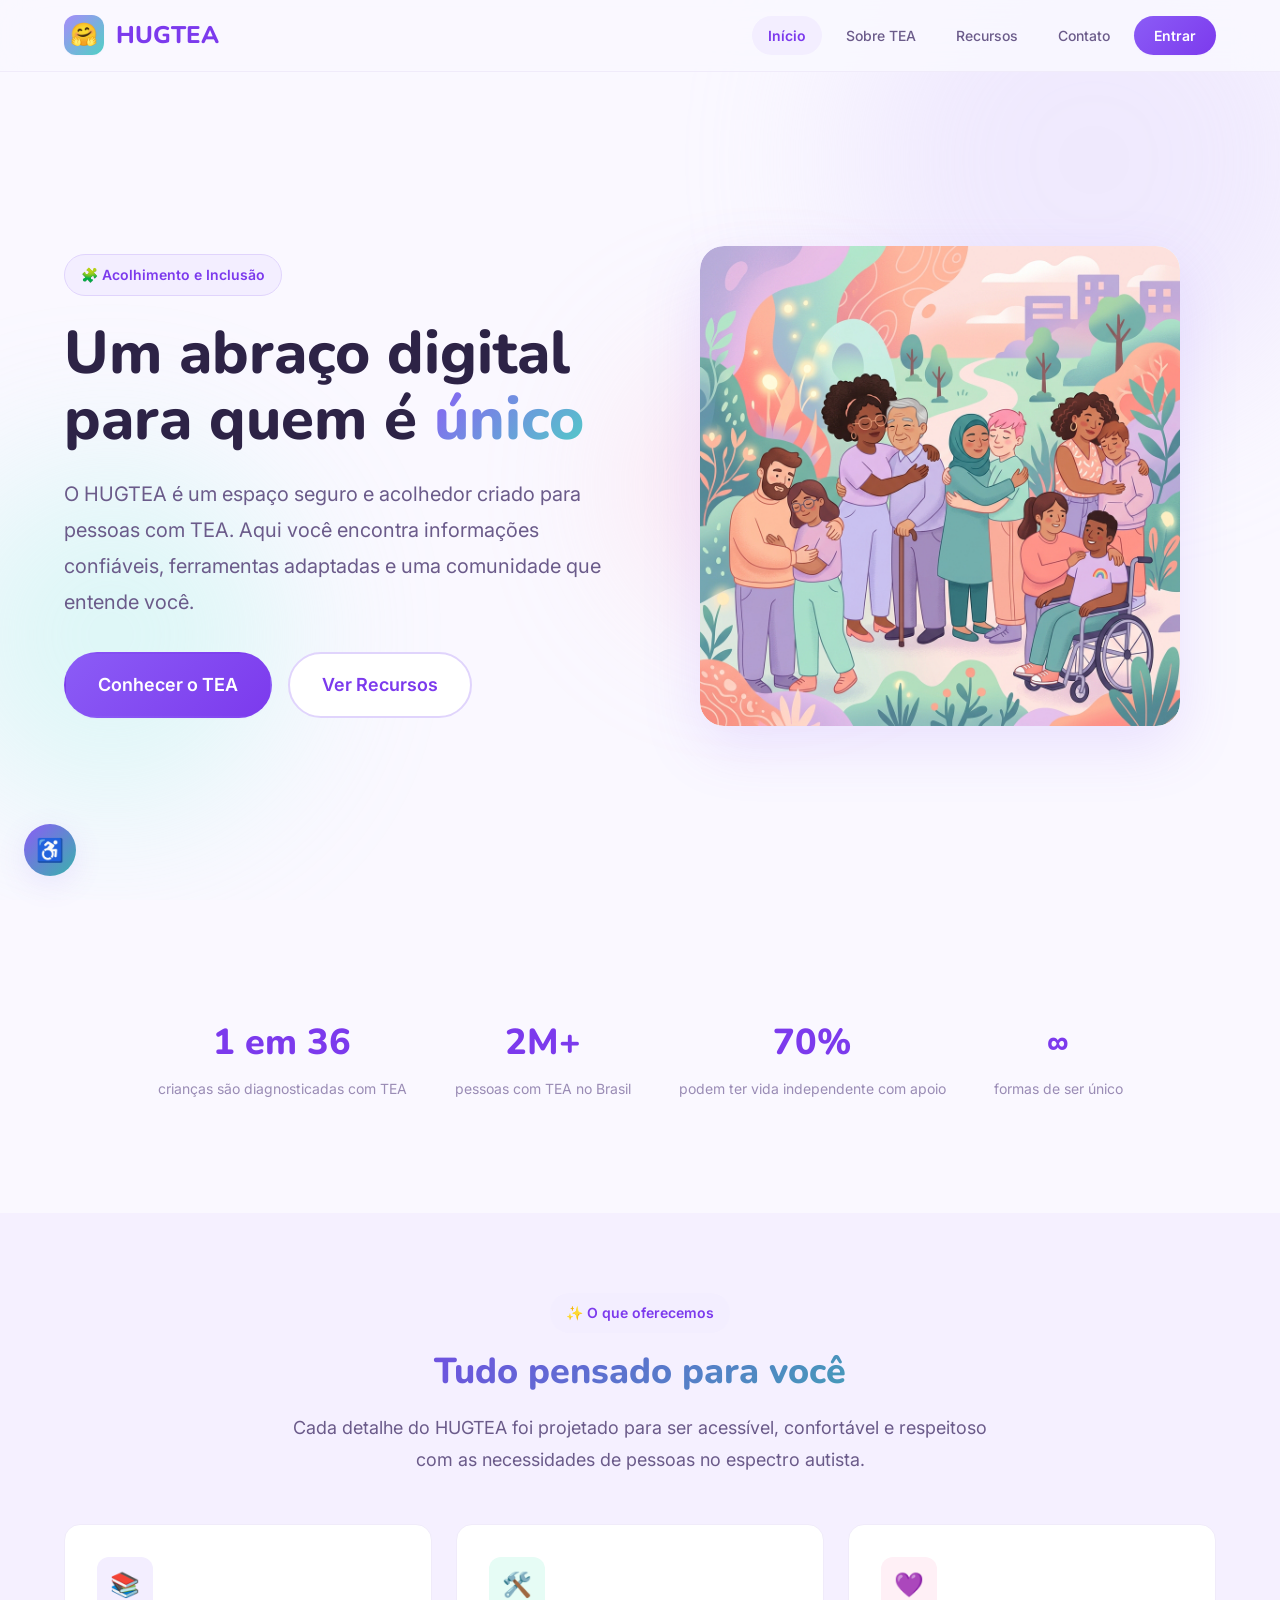
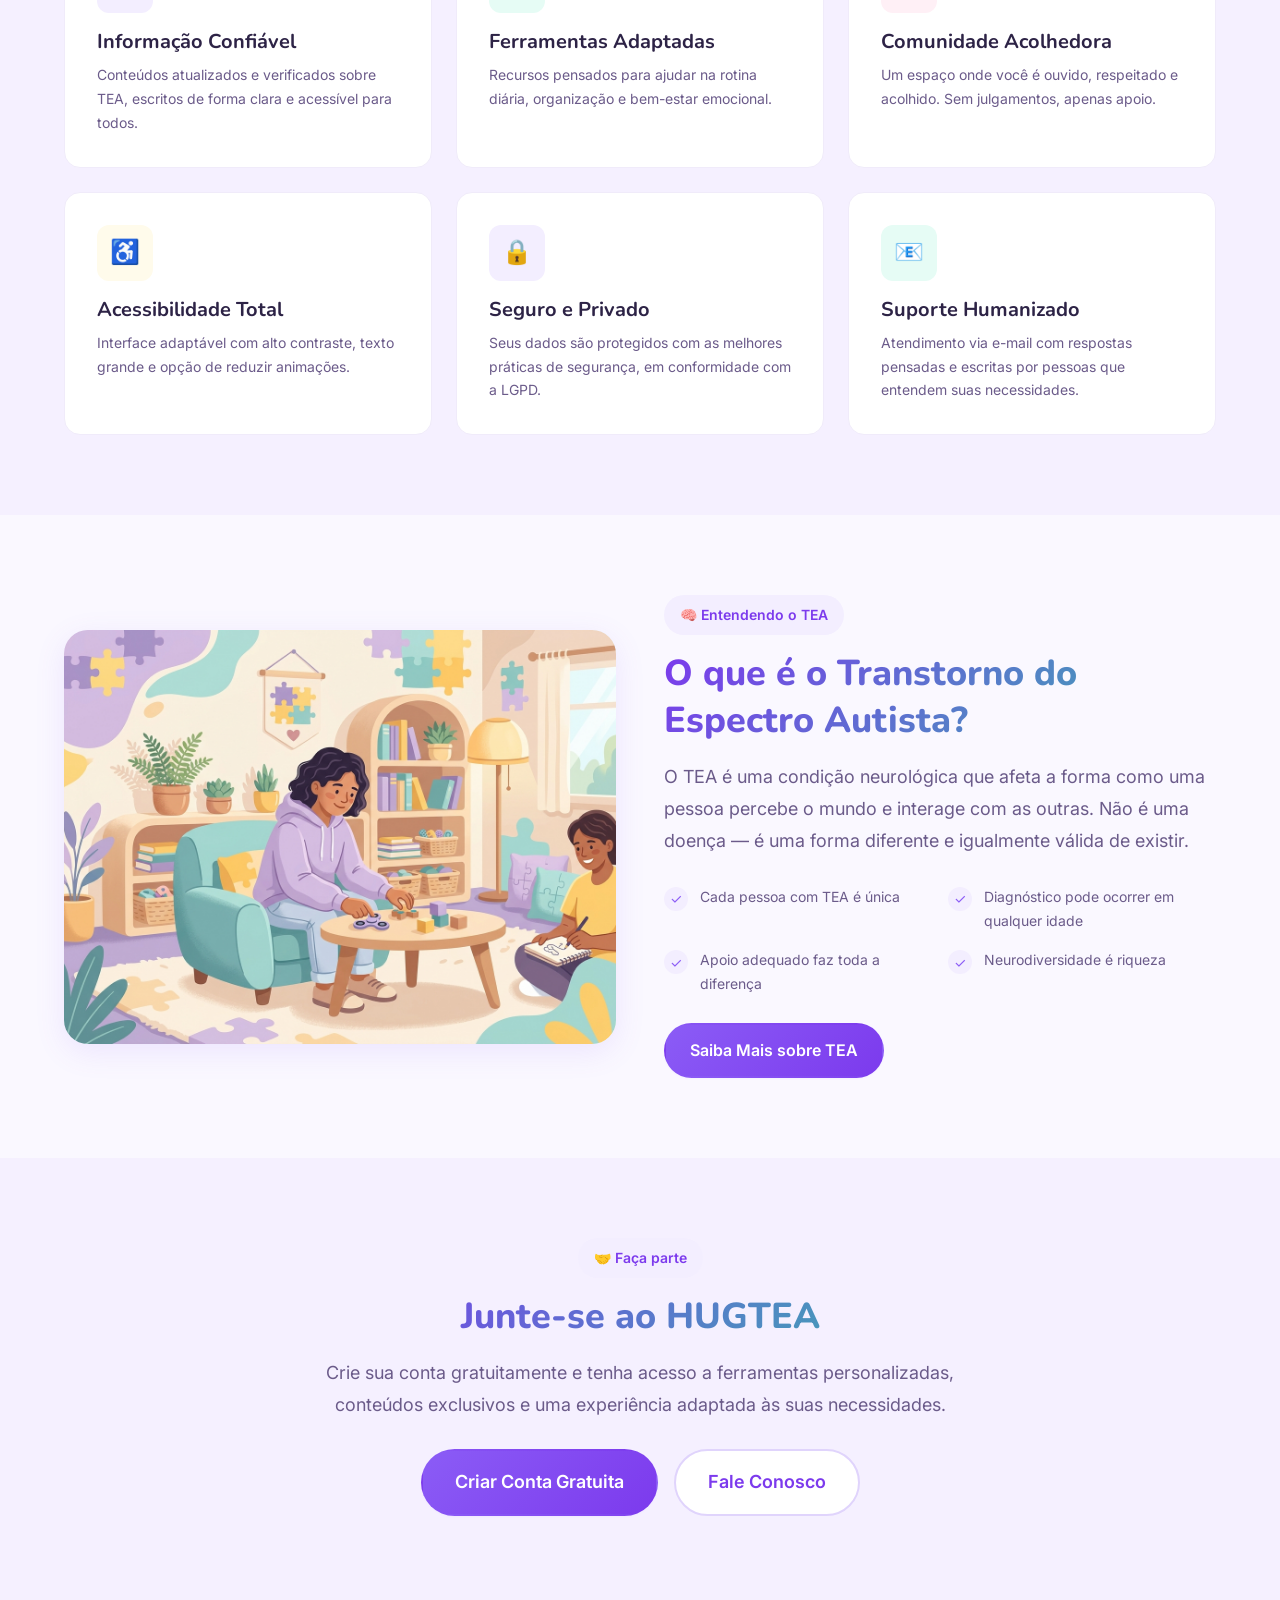
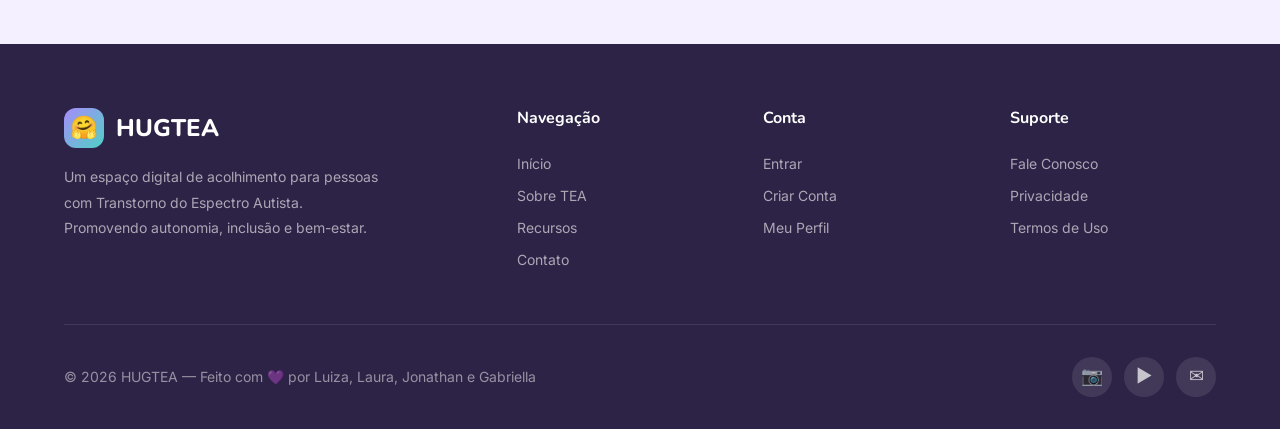
==== index.html @ 5beae47f "feat: add initial project structure and pages for HUGTEA web application" ====
<!DOCTYPE html>
<html lang="pt-BR">
<head>
  <meta charset="UTF-8">
  <meta name="viewport" content="width=device-width, initial-scale=1.0">
  <meta name="description" content="HUGTEA — Site de acolhimento para pessoas com TEA (Transtorno do Espectro Autista). Informação, recursos e comunidade para promover autonomia e inclusão.">
  <meta name="keywords" content="TEA, autismo, acolhimento, inclusão, neurodiversidade, recursos, comunidade">
  <meta name="author" content="Luiza Martins, Laura Alves, Jonathan Correa, Gabriella Ribeiro">
  <title>HUGTEA — Acolhimento e Inclusão para Pessoas com TEA</title>
  <link rel="stylesheet" href="css/style.css">
  <link rel="icon" href="data:image/svg+xml,<svg xmlns='http://www.w3.org/2000/svg' viewBox='0 0 100 100'><text y='.9em' font-size='90'>🤗</text></svg>">
</head>
<body>
  <!-- Loading Overlay -->
  <div class="loading-overlay" aria-hidden="true">
    <div class="loading-spinner"></div>
  </div>

  <!-- Skip Link (Acessibilidade) -->
  <a href="#main-content" class="skip-link">Pular para o conteúdo principal</a>

  <!-- ====== NAVBAR ====== -->
  <nav class="navbar" role="navigation" aria-label="Navegação principal">
    <div class="container">
      <a href="index.html" class="navbar__logo" aria-label="HUGTEA - Ir para página inicial">
        <div class="navbar__logo-icon">🤗</div>
        HUGTEA
      </a>

      <div class="navbar__links" id="nav-links" role="menubar">
        <a href="index.html" class="navbar__link active" role="menuitem">Início</a>
        <a href="sobre-tea.html" class="navbar__link" role="menuitem">Sobre TEA</a>
        <a href="recursos.html" class="navbar__link" role="menuitem">Recursos</a>
        <a href="contato.html" class="navbar__link" role="menuitem">Contato</a>
        <a href="login.html" class="navbar__cta" role="menuitem">Entrar</a>
      </div>

      <button class="navbar__hamburger" aria-label="Abrir menu de navegação" aria-expanded="false" aria-controls="nav-links">
        <span></span>
        <span></span>
        <span></span>
      </button>
    </div>
  </nav>

  <!-- ====== HERO ====== -->
  <main id="main-content">
    <section class="hero" aria-labelledby="hero-title">
      <div class="hero__bg" aria-hidden="true">
        <div class="hero__bg-shape hero__bg-shape--1"></div>
        <div class="hero__bg-shape hero__bg-shape--2"></div>
        <div class="hero__bg-shape hero__bg-shape--3"></div>
      </div>

      <div class="container">
        <div class="hero__content">
          <div class="hero__badge">🧩 Acolhimento e Inclusão</div>
          <h1 class="hero__title" id="hero-title">
            Um abraço digital para quem é <span>único</span>
          </h1>
          <p class="hero__description">
            O HUGTEA é um espaço seguro e acolhedor criado para pessoas com TEA.
            Aqui você encontra informações confiáveis, ferramentas adaptadas e uma
            comunidade que entende você.
          </p>
          <div class="hero__actions">
            <a href="sobre-tea.html" class="btn btn--primary btn--large">
              Conhecer o TEA
            </a>
            <a href="recursos.html" class="btn btn--secondary btn--large">
              Ver Recursos
            </a>
          </div>
        </div>

        <div class="hero__visual">
          <div class="hero__illustration">
            <img src="img/hero.jpg" alt="Ilustração de pessoas diversas se abraçando e se apoiando em uma comunidade acolhedora" loading="eager">
          </div>
        </div>
      </div>
    </section>

    <!-- ====== ESTATÍSTICAS ====== -->
    <section class="section" aria-label="Estatísticas sobre TEA">
      <div class="container">
        <div class="stats animate-on-scroll">
          <div class="stat">
            <div class="stat__number">1 em 36</div>
            <div class="stat__label">crianças são diagnosticadas com TEA</div>
          </div>
          <div class="stat">
            <div class="stat__number">2M+</div>
            <div class="stat__label">pessoas com TEA no Brasil</div>
          </div>
          <div class="stat">
            <div class="stat__number">70%</div>
            <div class="stat__label">podem ter vida independente com apoio</div>
          </div>
          <div class="stat">
            <div class="stat__number">∞</div>
            <div class="stat__label">formas de ser único</div>
          </div>
        </div>
      </div>
    </section>

    <!-- ====== O QUE FAZEMOS ====== -->
    <section class="section section--alt" aria-labelledby="features-title">
      <div class="container">
        <div class="section__header animate-on-scroll">
          <div class="section__badge">✨ O que oferecemos</div>
          <h2 class="section__title" id="features-title">Tudo pensado para você</h2>
          <p class="section__subtitle">
            Cada detalhe do HUGTEA foi projetado para ser acessível, confortável e
            respeitoso com as necessidades de pessoas no espectro autista.
          </p>
        </div>

        <div class="grid grid--3">
          <div class="card animate-on-scroll">
            <div class="card__icon card__icon--purple">📚</div>
            <h3 class="card__title">Informação Confiável</h3>
            <p class="card__text">
              Conteúdos atualizados e verificados sobre TEA, escritos de forma clara
              e acessível para todos.
            </p>
          </div>

          <div class="card animate-on-scroll">
            <div class="card__icon card__icon--teal">🛠️</div>
            <h3 class="card__title">Ferramentas Adaptadas</h3>
            <p class="card__text">
              Recursos pensados para ajudar na rotina diária, organização e bem-estar
              emocional.
            </p>
          </div>

          <div class="card animate-on-scroll">
            <div class="card__icon card__icon--pink">💜</div>
            <h3 class="card__title">Comunidade Acolhedora</h3>
            <p class="card__text">
              Um espaço onde você é ouvido, respeitado e acolhido. Sem julgamentos,
              apenas apoio.
            </p>
          </div>

          <div class="card animate-on-scroll">
            <div class="card__icon card__icon--warm">♿</div>
            <h3 class="card__title">Acessibilidade Total</h3>
            <p class="card__text">
              Interface adaptável com alto contraste, texto grande e opção de reduzir
              animações.
            </p>
          </div>

          <div class="card animate-on-scroll">
            <div class="card__icon card__icon--purple">🔒</div>
            <h3 class="card__title">Seguro e Privado</h3>
            <p class="card__text">
              Seus dados são protegidos com as melhores práticas de segurança, em
              conformidade com a LGPD.
            </p>
          </div>

          <div class="card animate-on-scroll">
            <div class="card__icon card__icon--teal">📧</div>
            <h3 class="card__title">Suporte Humanizado</h3>
            <p class="card__text">
              Atendimento via e-mail com respostas pensadas e escritas por pessoas
              que entendem suas necessidades.
            </p>
          </div>
        </div>
      </div>
    </section>

    <!-- ====== SOBRE NÓS (preview) ====== -->
    <section class="section" aria-labelledby="about-title">
      <div class="container">
        <div class="info-block animate-on-scroll">
          <div class="info-block__image">
            <img src="img/about-tea.jpg" alt="Ilustração de ambiente sensorial acolhedor com pessoas em atividades calmas">
          </div>
          <div>
            <div class="section__badge">🧠 Entendendo o TEA</div>
            <h2 class="section__title" id="about-title" style="text-align:left;">
              O que é o Transtorno do Espectro Autista?
            </h2>
            <p class="section__subtitle" style="text-align:left;">
              O TEA é uma condição neurológica que afeta a forma como uma pessoa percebe
              o mundo e interage com as outras. Não é uma doença — é uma forma diferente
              e igualmente válida de existir.
            </p>
            <br>
            <div class="feature-list">
              <div class="feature-item">
                <div class="feature-item__icon">✓</div>
                <span class="feature-item__text">Cada pessoa com TEA é única</span>
              </div>
              <div class="feature-item">
                <div class="feature-item__icon">✓</div>
                <span class="feature-item__text">Diagnóstico pode ocorrer em qualquer idade</span>
              </div>
              <div class="feature-item">
                <div class="feature-item__icon">✓</div>
                <span class="feature-item__text">Apoio adequado faz toda a diferença</span>
              </div>
              <div class="feature-item">
                <div class="feature-item__icon">✓</div>
                <span class="feature-item__text">Neurodiversidade é riqueza</span>
              </div>
            </div>
            <br>
            <a href="sobre-tea.html" class="btn btn--primary">Saiba Mais sobre TEA</a>
          </div>
        </div>
      </div>
    </section>

    <!-- ====== CTA ====== -->
    <section class="section section--alt" aria-labelledby="cta-title">
      <div class="container">
        <div class="section__header animate-on-scroll">
          <div class="section__badge">🤝 Faça parte</div>
          <h2 class="section__title" id="cta-title">Junte-se ao HUGTEA</h2>
          <p class="section__subtitle">
            Crie sua conta gratuitamente e tenha acesso a ferramentas personalizadas,
            conteúdos exclusivos e uma experiência adaptada às suas necessidades.
          </p>
          <br>
          <div style="display:flex;gap:1rem;justify-content:center;flex-wrap:wrap;">
            <a href="cadastro.html" class="btn btn--primary btn--large">Criar Conta Gratuita</a>
            <a href="contato.html" class="btn btn--secondary btn--large">Fale Conosco</a>
          </div>
        </div>
      </div>
    </section>
  </main>

  <!-- ====== FOOTER ====== -->
  <footer class="footer" role="contentinfo">
    <div class="container">
      <div class="footer__grid">
        <div>
          <a href="index.html" class="navbar__logo" style="color: white;">
            <div class="navbar__logo-icon">🤗</div>
            HUGTEA
          </a>
          <p class="footer__brand-text">
            Um espaço digital de acolhimento para pessoas com Transtorno do
            Espectro Autista. Promovendo autonomia, inclusão e bem-estar.
          </p>
        </div>

        <div>
          <h3 class="footer__title">Navegação</h3>
          <a href="index.html" class="footer__link">Início</a>
          <a href="sobre-tea.html" class="footer__link">Sobre TEA</a>
          <a href="recursos.html" class="footer__link">Recursos</a>
          <a href="contato.html" class="footer__link">Contato</a>
        </div>

        <div>
          <h3 class="footer__title">Conta</h3>
          <a href="login.html" class="footer__link">Entrar</a>
          <a href="cadastro.html" class="footer__link">Criar Conta</a>
          <a href="perfil.html" class="footer__link">Meu Perfil</a>
        </div>

        <div>
          <h3 class="footer__title">Suporte</h3>
          <a href="contato.html" class="footer__link">Fale Conosco</a>
          <a href="#" class="footer__link">Privacidade</a>
          <a href="#" class="footer__link">Termos de Uso</a>
        </div>
      </div>

      <div class="footer__bottom">
        <p class="footer__copyright">
          © 2026 HUGTEA — Feito com 💜 por Luiza, Laura, Jonathan e Gabriella
        </p>
        <div class="footer__social">
          <a href="#" class="footer__social-link" aria-label="Instagram">📷</a>
          <a href="#" class="footer__social-link" aria-label="YouTube">▶</a>
          <a href="#" class="footer__social-link" aria-label="E-mail">✉</a>
        </div>
      </div>
    </div>
  </footer>

  <!-- ====== WIDGET DE ACESSIBILIDADE ====== -->
  <div class="a11y-widget" aria-label="Opções de acessibilidade">
    <button class="a11y-widget__toggle" aria-label="Abrir opções de acessibilidade" aria-expanded="false">
      ♿
    </button>
    <div class="a11y-widget__panel" role="dialog" aria-label="Painel de acessibilidade">
      <div class="a11y-widget__title">♿ Acessibilidade</div>

      <div class="a11y-widget__option">
        <span class="a11y-widget__option-label">Alto Contraste</span>
        <label class="toggle">
          <input type="checkbox" id="toggle-high-contrast">
          <span class="toggle__slider"></span>
        </label>
      </div>

      <div class="a11y-widget__option">
        <span class="a11y-widget__option-label">Texto Grande</span>
        <label class="toggle">
          <input type="checkbox" id="toggle-large-text">
          <span class="toggle__slider"></span>
        </label>
      </div>

      <div class="a11y-widget__option">
        <span class="a11y-widget__option-label">Reduzir Animações</span>
        <label class="toggle">
          <input type="checkbox" id="toggle-reduced-motion">
          <span class="toggle__slider"></span>
        </label>
      </div>
    </div>
  </div>

  <script src="js/main.js"></script>
</body>
</html>
---- css/style.css ----
/* ============================================================
   HUGTEA — Design System & Global Styles
   Site de acolhimento para pessoas com TEA
   Paleta suave, acessível, sem sobrecarga sensorial
   ============================================================ */

/* ---- Google Fonts ---- */
@import url('https://fonts.googleapis.com/css2?family=Inter:wght@300;400;500;600;700&family=Nunito:wght@400;600;700;800&display=swap');

/* ---- CSS Custom Properties (Design Tokens) ---- */
:root {
  /* Primary — Lavanda suave (calma, acolhimento) */
  --clr-primary-100: #f3eeff;
  --clr-primary-200: #e0d4fc;
  --clr-primary-300: #c4b1f5;
  --clr-primary-400: #a78bfa;
  --clr-primary-500: #8b5cf6;
  --clr-primary-600: #7c3aed;
  --clr-primary-700: #6d28d9;

  /* Secondary — Turquesa suave (serenidade) */
  --clr-secondary-100: #e6fcf5;
  --clr-secondary-200: #b2f5ea;
  --clr-secondary-300: #81e6d9;
  --clr-secondary-400: #4fd1c5;
  --clr-secondary-500: #38b2ac;
  --clr-secondary-600: #319795;

  /* Accent — Rosa suave */
  --clr-accent-100: #fff0f6;
  --clr-accent-200: #fcc2d7;
  --clr-accent-300: #f783ac;
  --clr-accent-400: #f06595;
  --clr-accent-500: #e64980;

  /* Warm — Amarelo acolhedor */
  --clr-warm-100: #fffbeb;
  --clr-warm-200: #fef3c7;
  --clr-warm-300: #fcd34d;
  --clr-warm-400: #fbbf24;
  --clr-warm-500: #f59e0b;

  /* Neutrals */
  --clr-white: #ffffff;
  --clr-bg: #faf8ff;
  --clr-bg-alt: #f5f0ff;
  --clr-surface: #ffffff;
  --clr-surface-hover: #f9f5ff;
  --clr-border: #e9e2f5;
  --clr-border-light: #f0ebfa;
  --clr-text-primary: #2d2346;
  --clr-text-secondary: #6b5b8a;
  --clr-text-muted: #9a8cb5;
  --clr-text-inverse: #ffffff;

  /* Feedback */
  --clr-success: #10b981;
  --clr-warning: #f59e0b;
  --clr-error: #ef4444;
  --clr-info: #3b82f6;

  /* Shadows */
  --shadow-sm: 0 1px 2px rgba(139, 92, 246, 0.05);
  --shadow-md: 0 4px 12px rgba(139, 92, 246, 0.08);
  --shadow-lg: 0 8px 30px rgba(139, 92, 246, 0.12);
  --shadow-xl: 0 20px 60px rgba(139, 92, 246, 0.15);
  --shadow-glow: 0 0 30px rgba(139, 92, 246, 0.2);

  /* Borders */
  --radius-sm: 8px;
  --radius-md: 12px;
  --radius-lg: 16px;
  --radius-xl: 24px;
  --radius-full: 9999px;

  /* Typography */
  --font-display: 'Nunito', sans-serif;
  --font-body: 'Inter', sans-serif;

  --fs-xs: 0.75rem;
  --fs-sm: 0.875rem;
  --fs-base: 1rem;
  --fs-md: 1.125rem;
  --fs-lg: 1.25rem;
  --fs-xl: 1.5rem;
  --fs-2xl: 1.875rem;
  --fs-3xl: 2.25rem;
  --fs-4xl: 3rem;
  --fs-5xl: 3.75rem;

  /* Spacing */
  --sp-1: 0.25rem;
  --sp-2: 0.5rem;
  --sp-3: 0.75rem;
  --sp-4: 1rem;
  --sp-5: 1.25rem;
  --sp-6: 1.5rem;
  --sp-8: 2rem;
  --sp-10: 2.5rem;
  --sp-12: 3rem;
  --sp-16: 4rem;
  --sp-20: 5rem;
  --sp-24: 6rem;

  /* Transitions — suaves para não causar desconforto */
  --transition-fast: 150ms ease;
  --transition-base: 250ms ease;
  --transition-slow: 400ms ease;

  /* Layout */
  --container-max: 1200px;
  --nav-height: 72px;
}

/* ---- Accessibility: Reduced Motion ---- */
@media (prefers-reduced-motion: reduce) {
  *,
  *::before,
  *::after {
    animation-duration: 0.01ms !important;
    animation-iteration-count: 1 !important;
    transition-duration: 0.01ms !important;
    scroll-behavior: auto !important;
  }
}

/* ---- Reset ---- */
*,
*::before,
*::after {
  margin: 0;
  padding: 0;
  box-sizing: border-box;
}

html {
  scroll-behavior: smooth;
  font-size: 16px;
  -webkit-text-size-adjust: 100%;
}

body {
  font-family: var(--font-body);
  font-size: var(--fs-base);
  line-height: 1.7;
  color: var(--clr-text-primary);
  background-color: var(--clr-bg);
  -webkit-font-smoothing: antialiased;
  -moz-osx-font-smoothing: grayscale;
  overflow-x: hidden;
}

img,
picture,
video,
canvas,
svg {
  display: block;
  max-width: 100%;
}

input,
button,
textarea,
select {
  font: inherit;
  color: inherit;
}

a {
  color: var(--clr-primary-500);
  text-decoration: none;
  transition: color var(--transition-fast);
}

a:hover {
  color: var(--clr-primary-700);
}

a:focus-visible,
button:focus-visible,
input:focus-visible,
textarea:focus-visible,
select:focus-visible {
  outline: 3px solid var(--clr-primary-400);
  outline-offset: 2px;
  border-radius: var(--radius-sm);
}

ul, ol {
  list-style: none;
}

h1, h2, h3, h4, h5, h6 {
  font-family: var(--font-display);
  line-height: 1.3;
  color: var(--clr-text-primary);
}

/* ---- Skip Link (Acessibilidade) ---- */
.skip-link {
  position: absolute;
  top: -100%;
  left: var(--sp-4);
  background: var(--clr-primary-600);
  color: var(--clr-text-inverse);
  padding: var(--sp-3) var(--sp-6);
  border-radius: 0 0 var(--radius-md) var(--radius-md);
  font-weight: 600;
  z-index: 10000;
  transition: top var(--transition-fast);
}

.skip-link:focus {
  top: 0;
}

/* ---- Container ---- */
.container {
  width: 100%;
  max-width: var(--container-max);
  margin: 0 auto;
  padding: 0 var(--sp-6);
}

/* ---- Navbar ---- */
.navbar {
  position: fixed;
  top: 0;
  left: 0;
  right: 0;
  height: var(--nav-height);
  background: rgba(250, 248, 255, 0.85);
  backdrop-filter: blur(20px);
  -webkit-backdrop-filter: blur(20px);
  border-bottom: 1px solid var(--clr-border-light);
  z-index: 1000;
  transition: background var(--transition-base), box-shadow var(--transition-base);
}

.navbar.scrolled {
  background: rgba(250, 248, 255, 0.95);
  box-shadow: var(--shadow-md);
}

.navbar .container {
  display: flex;
  align-items: center;
  justify-content: space-between;
  height: 100%;
}

.navbar__logo {
  display: flex;
  align-items: center;
  gap: var(--sp-3);
  font-family: var(--font-display);
  font-size: var(--fs-xl);
  font-weight: 800;
  color: var(--clr-primary-600);
  text-decoration: none;
}

.navbar__logo-icon {
  width: 40px;
  height: 40px;
  background: linear-gradient(135deg, var(--clr-primary-400), var(--clr-secondary-400));
  border-radius: var(--radius-md);
  display: flex;
  align-items: center;
  justify-content: center;
  font-size: 1.4rem;
  color: white;
  box-shadow: var(--shadow-sm);
}

.navbar__links {
  display: flex;
  align-items: center;
  gap: var(--sp-2);
}

.navbar__link {
  padding: var(--sp-2) var(--sp-4);
  border-radius: var(--radius-full);
  font-weight: 500;
  font-size: var(--fs-sm);
  color: var(--clr-text-secondary);
  text-decoration: none;
  transition: all var(--transition-fast);
  position: relative;
}

.navbar__link:hover,
.navbar__link.active {
  color: var(--clr-primary-600);
  background: var(--clr-primary-100);
}

.navbar__link.active {
  font-weight: 600;
}

.navbar__cta {
  padding: var(--sp-2) var(--sp-5);
  background: linear-gradient(135deg, var(--clr-primary-500), var(--clr-primary-600));
  color: var(--clr-text-inverse) !important;
  border: none;
  border-radius: var(--radius-full);
  font-weight: 600;
  font-size: var(--fs-sm);
  cursor: pointer;
  transition: all var(--transition-base);
  text-decoration: none;
  box-shadow: var(--shadow-sm);
}

.navbar__cta:hover {
  transform: translateY(-1px);
  box-shadow: var(--shadow-md);
  background: linear-gradient(135deg, var(--clr-primary-600), var(--clr-primary-700));
}

/* Hamburger */
.navbar__hamburger {
  display: none;
  flex-direction: column;
  gap: 5px;
  padding: var(--sp-2);
  background: none;
  border: none;
  cursor: pointer;
  z-index: 1001;
}

.navbar__hamburger span {
  display: block;
  width: 24px;
  height: 2px;
  background: var(--clr-text-primary);
  border-radius: 2px;
  transition: all var(--transition-fast);
}

.navbar__hamburger.open span:nth-child(1) {
  transform: rotate(45deg) translate(5px, 5px);
}

.navbar__hamburger.open span:nth-child(2) {
  opacity: 0;
}

.navbar__hamburger.open span:nth-child(3) {
  transform: rotate(-45deg) translate(5px, -5px);
}

/* ---- Buttons ---- */
.btn {
  display: inline-flex;
  align-items: center;
  justify-content: center;
  gap: var(--sp-2);
  padding: var(--sp-3) var(--sp-6);
  border-radius: var(--radius-full);
  font-weight: 600;
  font-size: var(--fs-base);
  text-decoration: none;
  cursor: pointer;
  border: 2px solid transparent;
  transition: all var(--transition-base);
  white-space: nowrap;
}

.btn--primary {
  background: linear-gradient(135deg, var(--clr-primary-500), var(--clr-primary-600));
  color: var(--clr-text-inverse);
  box-shadow: var(--shadow-sm);
}

.btn--primary:hover {
  transform: translateY(-2px);
  box-shadow: var(--shadow-lg);
  background: linear-gradient(135deg, var(--clr-primary-600), var(--clr-primary-700));
  color: var(--clr-text-inverse);
}

.btn--secondary {
  background: var(--clr-surface);
  color: var(--clr-primary-600);
  border-color: var(--clr-primary-200);
}

.btn--secondary:hover {
  background: var(--clr-primary-100);
  border-color: var(--clr-primary-400);
  transform: translateY(-2px);
}

.btn--accent {
  background: linear-gradient(135deg, var(--clr-secondary-400), var(--clr-secondary-500));
  color: var(--clr-text-inverse);
  box-shadow: var(--shadow-sm);
}

.btn--accent:hover {
  transform: translateY(-2px);
  box-shadow: var(--shadow-lg);
  color: var(--clr-text-inverse);
}

.btn--large {
  padding: var(--sp-4) var(--sp-8);
  font-size: var(--fs-md);
}

.btn--icon {
  width: 44px;
  height: 44px;
  padding: 0;
  border-radius: var(--radius-full);
}

/* ---- Cards ---- */
.card {
  background: var(--clr-surface);
  border: 1px solid var(--clr-border-light);
  border-radius: var(--radius-lg);
  padding: var(--sp-8);
  transition: all var(--transition-base);
  position: relative;
  overflow: hidden;
}

.card:hover {
  border-color: var(--clr-primary-200);
  box-shadow: var(--shadow-lg);
  transform: translateY(-4px);
}

.card__icon {
  width: 56px;
  height: 56px;
  border-radius: var(--radius-md);
  display: flex;
  align-items: center;
  justify-content: center;
  font-size: 1.5rem;
  margin-bottom: var(--sp-4);
}

.card__icon--purple {
  background: var(--clr-primary-100);
  color: var(--clr-primary-500);
}

.card__icon--teal {
  background: var(--clr-secondary-100);
  color: var(--clr-secondary-500);
}

.card__icon--pink {
  background: var(--clr-accent-100);
  color: var(--clr-accent-400);
}

.card__icon--warm {
  background: var(--clr-warm-100);
  color: var(--clr-warm-500);
}

.card__title {
  font-family: var(--font-display);
  font-size: var(--fs-lg);
  font-weight: 700;
  margin-bottom: var(--sp-2);
  color: var(--clr-text-primary);
}

.card__text {
  font-size: var(--fs-sm);
  color: var(--clr-text-secondary);
  line-height: 1.7;
}

/* ---- Sections ---- */
.section {
  padding: var(--sp-20) 0;
}

.section--alt {
  background: var(--clr-bg-alt);
}

.section__header {
  text-align: center;
  max-width: 700px;
  margin: 0 auto var(--sp-12);
}

.section__badge {
  display: inline-flex;
  align-items: center;
  gap: var(--sp-2);
  padding: var(--sp-2) var(--sp-4);
  background: var(--clr-primary-100);
  color: var(--clr-primary-600);
  border-radius: var(--radius-full);
  font-size: var(--fs-sm);
  font-weight: 600;
  margin-bottom: var(--sp-4);
}

.section__title {
  font-size: var(--fs-3xl);
  font-weight: 800;
  margin-bottom: var(--sp-4);
  background: linear-gradient(135deg, var(--clr-primary-600), var(--clr-secondary-500));
  -webkit-background-clip: text;
  -webkit-text-fill-color: transparent;
  background-clip: text;
}

.section__subtitle {
  font-size: var(--fs-md);
  color: var(--clr-text-secondary);
  line-height: 1.8;
}

/* ---- Grid Layouts ---- */
.grid {
  display: grid;
  gap: var(--sp-6);
}

.grid--2 { grid-template-columns: repeat(2, 1fr); }
.grid--3 { grid-template-columns: repeat(3, 1fr); }
.grid--4 { grid-template-columns: repeat(4, 1fr); }

/* ---- Hero Section ---- */
.hero {
  min-height: 100vh;
  display: flex;
  align-items: center;
  padding-top: var(--nav-height);
  position: relative;
  overflow: hidden;
}

.hero__bg {
  position: absolute;
  inset: 0;
  z-index: 0;
}

.hero__bg-shape {
  position: absolute;
  border-radius: 50%;
  filter: blur(80px);
  opacity: 0.4;
  animation: float 8s ease-in-out infinite;
}

.hero__bg-shape--1 {
  width: 500px;
  height: 500px;
  background: var(--clr-primary-200);
  top: -10%;
  right: -5%;
  animation-delay: 0s;
}

.hero__bg-shape--2 {
  width: 350px;
  height: 350px;
  background: var(--clr-secondary-200);
  bottom: 10%;
  left: -5%;
  animation-delay: -3s;
}

.hero__bg-shape--3 {
  width: 250px;
  height: 250px;
  background: var(--clr-accent-200);
  top: 40%;
  left: 50%;
  animation-delay: -5s;
}

@keyframes float {
  0%, 100% { transform: translate(0, 0) scale(1); }
  33% { transform: translate(15px, -15px) scale(1.02); }
  66% { transform: translate(-10px, 10px) scale(0.98); }
}

.hero .container {
  display: grid;
  grid-template-columns: 1fr 1fr;
  gap: var(--sp-12);
  align-items: center;
  position: relative;
  z-index: 1;
}

.hero__content {
  max-width: 560px;
}

.hero__badge {
  display: inline-flex;
  align-items: center;
  gap: var(--sp-2);
  padding: var(--sp-2) var(--sp-4);
  background: var(--clr-primary-100);
  border: 1px solid var(--clr-primary-200);
  border-radius: var(--radius-full);
  font-size: var(--fs-sm);
  font-weight: 600;
  color: var(--clr-primary-600);
  margin-bottom: var(--sp-6);
  animation: fadeInUp 0.6s ease forwards;
}

.hero__title {
  font-size: var(--fs-5xl);
  font-weight: 800;
  line-height: 1.1;
  margin-bottom: var(--sp-6);
  animation: fadeInUp 0.6s ease 0.1s both;
}

.hero__title span {
  background: linear-gradient(135deg, var(--clr-primary-500), var(--clr-secondary-400));
  -webkit-background-clip: text;
  -webkit-text-fill-color: transparent;
  background-clip: text;
}

.hero__description {
  font-size: var(--fs-lg);
  color: var(--clr-text-secondary);
  line-height: 1.8;
  margin-bottom: var(--sp-8);
  animation: fadeInUp 0.6s ease 0.2s both;
}

.hero__actions {
  display: flex;
  gap: var(--sp-4);
  flex-wrap: wrap;
  animation: fadeInUp 0.6s ease 0.3s both;
}

.hero__visual {
  display: flex;
  justify-content: center;
  align-items: center;
  animation: fadeInUp 0.8s ease 0.4s both;
}

.hero__illustration {
  width: 100%;
  max-width: 480px;
  aspect-ratio: 1;
  background: linear-gradient(135deg, var(--clr-primary-100), var(--clr-secondary-100));
  border-radius: var(--radius-xl);
  display: flex;
  align-items: center;
  justify-content: center;
  position: relative;
  overflow: hidden;
  box-shadow: var(--shadow-xl);
}

.hero__illustration img {
  width: 100%;
  height: 100%;
  object-fit: cover;
  border-radius: var(--radius-xl);
}

.hero__illustration-emoji {
  font-size: 8rem;
  animation: pulse 3s ease-in-out infinite;
}

@keyframes pulse {
  0%, 100% { transform: scale(1); }
  50% { transform: scale(1.05); }
}

/* ---- Stats Section ---- */
.stats {
  display: flex;
  justify-content: center;
  gap: var(--sp-12);
  flex-wrap: wrap;
  padding: var(--sp-8) 0;
}

.stat {
  text-align: center;
}

.stat__number {
  font-family: var(--font-display);
  font-size: var(--fs-3xl);
  font-weight: 800;
  color: var(--clr-primary-600);
}

.stat__label {
  font-size: var(--fs-sm);
  color: var(--clr-text-muted);
  margin-top: var(--sp-1);
}

/* ---- Feature List ---- */
.feature-list {
  display: grid;
  grid-template-columns: repeat(2, 1fr);
  gap: var(--sp-4);
}

.feature-item {
  display: flex;
  gap: var(--sp-3);
  align-items: flex-start;
}

.feature-item__icon {
  flex-shrink: 0;
  width: 24px;
  height: 24px;
  border-radius: var(--radius-full);
  background: var(--clr-primary-100);
  color: var(--clr-primary-500);
  display: flex;
  align-items: center;
  justify-content: center;
  font-size: var(--fs-sm);
  margin-top: 2px;
}

.feature-item__text {
  font-size: var(--fs-sm);
  color: var(--clr-text-secondary);
}

/* ---- Testimonials / Info Blocks ---- */
.info-block {
  display: grid;
  grid-template-columns: 1fr 1fr;
  gap: var(--sp-12);
  align-items: center;
}

.info-block--reverse {
  direction: rtl;
}

.info-block--reverse > * {
  direction: ltr;
}

.info-block__image {
  border-radius: var(--radius-xl);
  overflow: hidden;
  box-shadow: var(--shadow-lg);
  aspect-ratio: 4/3;
  background: linear-gradient(135deg, var(--clr-primary-100), var(--clr-secondary-100));
}

.info-block__image img {
  width: 100%;
  height: 100%;
  object-fit: cover;
}

/* ---- Form Elements ---- */
.form-group {
  margin-bottom: var(--sp-5);
}

.form-label {
  display: block;
  font-weight: 600;
  font-size: var(--fs-sm);
  color: var(--clr-text-primary);
  margin-bottom: var(--sp-2);
}

.form-input,
.form-textarea,
.form-select {
  width: 100%;
  padding: var(--sp-3) var(--sp-4);
  background: var(--clr-surface);
  border: 2px solid var(--clr-border);
  border-radius: var(--radius-md);
  font-size: var(--fs-base);
  color: var(--clr-text-primary);
  transition: all var(--transition-fast);
}

.form-input:hover,
.form-textarea:hover {
  border-color: var(--clr-primary-300);
}

.form-input:focus,
.form-textarea:focus,
.form-select:focus {
  outline: none;
  border-color: var(--clr-primary-400);
  box-shadow: 0 0 0 3px rgba(139, 92, 246, 0.15);
}

.form-textarea {
  min-height: 140px;
  resize: vertical;
}

.form-helper {
  font-size: var(--fs-xs);
  color: var(--clr-text-muted);
  margin-top: var(--sp-1);
}

.form-error {
  font-size: var(--fs-xs);
  color: var(--clr-error);
  margin-top: var(--sp-1);
  display: none;
}

.form-group.error .form-input,
.form-group.error .form-textarea {
  border-color: var(--clr-error);
}

.form-group.error .form-error {
  display: block;
}

/* ---- Footer ---- */
.footer {
  background: var(--clr-text-primary);
  color: var(--clr-text-inverse);
  padding: var(--sp-16) 0 var(--sp-8);
}

.footer__grid {
  display: grid;
  grid-template-columns: 2fr 1fr 1fr 1fr;
  gap: var(--sp-10);
  margin-bottom: var(--sp-12);
}

.footer__brand-text {
  font-size: var(--fs-sm);
  color: rgba(255, 255, 255, 0.6);
  line-height: 1.8;
  margin-top: var(--sp-4);
  max-width: 320px;
}

.footer__title {
  font-family: var(--font-display);
  font-weight: 700;
  font-size: var(--fs-base);
  margin-bottom: var(--sp-5);
  color: var(--clr-text-inverse);
}

.footer__link {
  display: block;
  font-size: var(--fs-sm);
  color: rgba(255, 255, 255, 0.6);
  text-decoration: none;
  padding: var(--sp-1) 0;
  transition: color var(--transition-fast);
}

.footer__link:hover {
  color: var(--clr-primary-300);
}

.footer__bottom {
  border-top: 1px solid rgba(255, 255, 255, 0.1);
  padding-top: var(--sp-8);
  display: flex;
  justify-content: space-between;
  align-items: center;
  flex-wrap: wrap;
  gap: var(--sp-4);
}

.footer__copyright {
  font-size: var(--fs-sm);
  color: rgba(255, 255, 255, 0.5);
}

.footer__social {
  display: flex;
  gap: var(--sp-3);
}

.footer__social-link {
  width: 40px;
  height: 40px;
  border-radius: var(--radius-full);
  background: rgba(255, 255, 255, 0.1);
  display: flex;
  align-items: center;
  justify-content: center;
  color: rgba(255, 255, 255, 0.7);
  text-decoration: none;
  transition: all var(--transition-fast);
  font-size: var(--fs-md);
}

.footer__social-link:hover {
  background: var(--clr-primary-500);
  color: var(--clr-text-inverse);
  transform: translateY(-2px);
}

/* ---- Page Header ---- */
.page-header {
  padding: calc(var(--nav-height) + var(--sp-16)) 0 var(--sp-12);
  background: linear-gradient(180deg, var(--clr-bg-alt) 0%, var(--clr-bg) 100%);
  text-align: center;
  position: relative;
  overflow: hidden;
}

.page-header::before {
  content: '';
  position: absolute;
  top: -50%;
  right: -20%;
  width: 600px;
  height: 600px;
  background: var(--clr-primary-100);
  border-radius: 50%;
  filter: blur(100px);
  opacity: 0.5;
}

.page-header__title {
  font-size: var(--fs-4xl);
  font-weight: 800;
  margin-bottom: var(--sp-4);
  position: relative;
}

.page-header__subtitle {
  font-size: var(--fs-lg);
  color: var(--clr-text-secondary);
  max-width: 600px;
  margin: 0 auto;
  position: relative;
}

/* ---- Alerts/Toast ---- */
.toast {
  position: fixed;
  bottom: var(--sp-6);
  right: var(--sp-6);
  padding: var(--sp-4) var(--sp-6);
  border-radius: var(--radius-md);
  color: var(--clr-text-inverse);
  font-weight: 500;
  font-size: var(--fs-sm);
  box-shadow: var(--shadow-xl);
  z-index: 10000;
  transform: translateY(120%);
  opacity: 0;
  transition: all var(--transition-base);
  display: flex;
  align-items: center;
  gap: var(--sp-3);
}

.toast.show {
  transform: translateY(0);
  opacity: 1;
}

.toast--success { background: var(--clr-success); }
.toast--error { background: var(--clr-error); }
.toast--info { background: var(--clr-info); }
.toast--warning { background: var(--clr-warning); }

/* ---- Animations ---- */
@keyframes fadeInUp {
  from {
    opacity: 0;
    transform: translateY(20px);
  }
  to {
    opacity: 1;
    transform: translateY(0);
  }
}

@keyframes fadeIn {
  from { opacity: 0; }
  to { opacity: 1; }
}

.animate-on-scroll {
  opacity: 0;
  transform: translateY(20px);
  transition: opacity 0.6s ease, transform 0.6s ease;
}

.animate-on-scroll.visible {
  opacity: 1;
  transform: translateY(0);
}

/* ---- Accessibility Widget ---- */
.a11y-widget {
  position: fixed;
  bottom: var(--sp-6);
  left: var(--sp-6);
  z-index: 9999;
}

.a11y-widget__toggle {
  width: 52px;
  height: 52px;
  border-radius: var(--radius-full);
  background: linear-gradient(135deg, var(--clr-primary-500), var(--clr-secondary-500));
  color: var(--clr-text-inverse);
  border: none;
  cursor: pointer;
  display: flex;
  align-items: center;
  justify-content: center;
  font-size: 1.4rem;
  box-shadow: var(--shadow-lg);
  transition: all var(--transition-base);
}

.a11y-widget__toggle:hover {
  transform: scale(1.08);
  box-shadow: var(--shadow-xl);
}

.a11y-widget__panel {
  position: absolute;
  bottom: 64px;
  left: 0;
  width: 280px;
  background: var(--clr-surface);
  border: 1px solid var(--clr-border);
  border-radius: var(--radius-lg);
  padding: var(--sp-5);
  box-shadow: var(--shadow-xl);
  opacity: 0;
  visibility: hidden;
  transform: translateY(10px);
  transition: all var(--transition-base);
}

.a11y-widget__panel.open {
  opacity: 1;
  visibility: visible;
  transform: translateY(0);
}

.a11y-widget__title {
  font-family: var(--font-display);
  font-weight: 700;
  font-size: var(--fs-base);
  margin-bottom: var(--sp-4);
  color: var(--clr-text-primary);
}

.a11y-widget__option {
  display: flex;
  align-items: center;
  justify-content: space-between;
  padding: var(--sp-3) 0;
  border-bottom: 1px solid var(--clr-border-light);
}

.a11y-widget__option:last-child {
  border-bottom: none;
}

.a11y-widget__option-label {
  font-size: var(--fs-sm);
  color: var(--clr-text-secondary);
}

/* Toggle Switch */
.toggle {
  position: relative;
  width: 44px;
  height: 24px;
}

.toggle input {
  opacity: 0;
  width: 0;
  height: 0;
}

.toggle__slider {
  position: absolute;
  inset: 0;
  background: var(--clr-border);
  border-radius: var(--radius-full);
  cursor: pointer;
  transition: all var(--transition-fast);
}

.toggle__slider::before {
  content: '';
  position: absolute;
  width: 18px;
  height: 18px;
  left: 3px;
  bottom: 3px;
  background: white;
  border-radius: 50%;
  transition: transform var(--transition-fast);
  box-shadow: var(--shadow-sm);
}

.toggle input:checked + .toggle__slider {
  background: var(--clr-primary-500);
}

.toggle input:checked + .toggle__slider::before {
  transform: translateX(20px);
}

/* ---- Auth Pages ---- */
.auth-page {
  min-height: 100vh;
  display: flex;
  align-items: center;
  justify-content: center;
  padding: calc(var(--nav-height) + var(--sp-8)) var(--sp-6) var(--sp-8);
}

.auth-card {
  width: 100%;
  max-width: 440px;
  background: var(--clr-surface);
  border: 1px solid var(--clr-border-light);
  border-radius: var(--radius-xl);
  padding: var(--sp-10);
  box-shadow: var(--shadow-lg);
}

.auth-card__header {
  text-align: center;
  margin-bottom: var(--sp-8);
}

.auth-card__logo {
  width: 56px;
  height: 56px;
  margin: 0 auto var(--sp-4);
  background: linear-gradient(135deg, var(--clr-primary-400), var(--clr-secondary-400));
  border-radius: var(--radius-lg);
  display: flex;
  align-items: center;
  justify-content: center;
  font-size: 1.6rem;
  color: white;
}

.auth-card__title {
  font-family: var(--font-display);
  font-size: var(--fs-2xl);
  font-weight: 800;
}

.auth-card__subtitle {
  font-size: var(--fs-sm);
  color: var(--clr-text-secondary);
  margin-top: var(--sp-2);
}

.auth-card__divider {
  display: flex;
  align-items: center;
  gap: var(--sp-4);
  margin: var(--sp-6) 0;
  font-size: var(--fs-sm);
  color: var(--clr-text-muted);
}

.auth-card__divider::before,
.auth-card__divider::after {
  content: '';
  flex: 1;
  height: 1px;
  background: var(--clr-border);
}

.auth-card__footer {
  text-align: center;
  margin-top: var(--sp-6);
  font-size: var(--fs-sm);
  color: var(--clr-text-secondary);
}

.auth-card__footer a {
  font-weight: 600;
  color: var(--clr-primary-600);
}

/* Password toggle */
.password-wrapper {
  position: relative;
}

.password-toggle {
  position: absolute;
  right: var(--sp-3);
  top: 50%;
  transform: translateY(-50%);
  background: none;
  border: none;
  cursor: pointer;
  color: var(--clr-text-muted);
  font-size: var(--fs-md);
  padding: var(--sp-1);
}

/* ---- Profile Page ---- */
.profile-layout {
  display: grid;
  grid-template-columns: 280px 1fr;
  gap: var(--sp-8);
  padding: calc(var(--nav-height) + var(--sp-8)) 0 var(--sp-16);
}

.profile-sidebar {
  position: sticky;
  top: calc(var(--nav-height) + var(--sp-8));
  height: fit-content;
}

.profile-avatar {
  width: 120px;
  height: 120px;
  border-radius: var(--radius-full);
  overflow: hidden;
  margin: 0 auto var(--sp-4);
  border: 4px solid var(--clr-primary-200);
  background: linear-gradient(135deg, var(--clr-primary-100), var(--clr-secondary-100));
  display: flex;
  align-items: center;
  justify-content: center;
  font-size: 3rem;
}

.profile-avatar img {
  width: 100%;
  height: 100%;
  object-fit: cover;
}

.profile-sidebar__name {
  text-align: center;
  font-family: var(--font-display);
  font-size: var(--fs-xl);
  font-weight: 700;
  margin-bottom: var(--sp-1);
}

.profile-sidebar__email {
  text-align: center;
  font-size: var(--fs-sm);
  color: var(--clr-text-muted);
  margin-bottom: var(--sp-6);
}

.profile-nav__link {
  display: flex;
  align-items: center;
  gap: var(--sp-3);
  padding: var(--sp-3) var(--sp-4);
  border-radius: var(--radius-md);
  color: var(--clr-text-secondary);
  text-decoration: none;
  font-size: var(--fs-sm);
  font-weight: 500;
  transition: all var(--transition-fast);
  margin-bottom: var(--sp-1);
}

.profile-nav__link:hover,
.profile-nav__link.active {
  background: var(--clr-primary-100);
  color: var(--clr-primary-600);
}

.profile-content__section {
  background: var(--clr-surface);
  border: 1px solid var(--clr-border-light);
  border-radius: var(--radius-lg);
  padding: var(--sp-8);
  margin-bottom: var(--sp-6);
}

.profile-content__title {
  font-family: var(--font-display);
  font-size: var(--fs-xl);
  font-weight: 700;
  margin-bottom: var(--sp-2);
}

.profile-content__description {
  font-size: var(--fs-sm);
  color: var(--clr-text-secondary);
  margin-bottom: var(--sp-6);
}

/* ---- Responsive ---- */
@media (max-width: 1024px) {
  .hero .container {
    grid-template-columns: 1fr;
    text-align: center;
  }

  .hero__content {
    max-width: 100%;
  }

  .hero__actions {
    justify-content: center;
  }

  .hero__title {
    font-size: var(--fs-4xl);
  }

  .info-block {
    grid-template-columns: 1fr;
  }

  .info-block--reverse {
    direction: ltr;
  }

  .grid--3 {
    grid-template-columns: repeat(2, 1fr);
  }

  .grid--4 {
    grid-template-columns: repeat(2, 1fr);
  }

  .footer__grid {
    grid-template-columns: 1fr 1fr;
  }

  .profile-layout {
    grid-template-columns: 1fr;
  }

  .profile-sidebar {
    position: static;
  }

  .feature-list {
    grid-template-columns: 1fr;
  }
}

@media (max-width: 768px) {
  :root {
    --fs-5xl: 2.5rem;
    --fs-4xl: 2rem;
    --fs-3xl: 1.75rem;
  }

  .navbar__links {
    position: fixed;
    top: 0;
    right: 0;
    bottom: 0;
    width: 280px;
    background: var(--clr-surface);
    flex-direction: column;
    padding: calc(var(--nav-height) + var(--sp-8)) var(--sp-6) var(--sp-6);
    box-shadow: var(--shadow-xl);
    transform: translateX(100%);
    transition: transform var(--transition-base);
    gap: var(--sp-1);
    align-items: stretch;
  }

  .navbar__links.open {
    transform: translateX(0);
  }

  .navbar__hamburger {
    display: flex;
  }

  .navbar__link {
    padding: var(--sp-3) var(--sp-4);
    border-radius: var(--radius-md);
    font-size: var(--fs-base);
  }

  .navbar__cta {
    text-align: center;
    padding: var(--sp-3) var(--sp-4);
    margin-top: var(--sp-2);
  }

  .grid--2,
  .grid--3,
  .grid--4 {
    grid-template-columns: 1fr;
  }

  .stats {
    gap: var(--sp-6);
  }

  .footer__grid {
    grid-template-columns: 1fr;
  }

  .footer__bottom {
    flex-direction: column;
    text-align: center;
  }

  .section {
    padding: var(--sp-12) 0;
  }

  .hero__visual {
    display: none;
  }
}

/* ---- High Contrast Mode ---- */
body.high-contrast {
  --clr-bg: #1a1a2e;
  --clr-bg-alt: #16213e;
  --clr-surface: #0f3460;
  --clr-surface-hover: #1a4a7a;
  --clr-border: #2a5a8a;
  --clr-border-light: #1e4870;
  --clr-text-primary: #ffffff;
  --clr-text-secondary: #d0d0f0;
  --clr-text-muted: #a0a0d0;
}

/* ---- Large Text Mode ---- */
body.large-text {
  font-size: 18px;
}

body.large-text h1 { font-size: calc(var(--fs-5xl) * 1.15); }
body.large-text h2 { font-size: calc(var(--fs-3xl) * 1.15); }
body.large-text h3 { font-size: calc(var(--fs-2xl) * 1.15); }

/* ---- Loading Overlay ---- */
.loading-overlay {
  position: fixed;
  inset: 0;
  background: var(--clr-bg);
  display: flex;
  align-items: center;
  justify-content: center;
  z-index: 99999;
  transition: opacity 0.4s ease;
}

.loading-overlay.hidden {
  opacity: 0;
  pointer-events: none;
}

.loading-spinner {
  width: 40px;
  height: 40px;
  border: 3px solid var(--clr-border);
  border-top-color: var(--clr-primary-500);
  border-radius: 50%;
  animation: spin 0.8s linear infinite;
}

@keyframes spin {
  to { transform: rotate(360deg); }
}
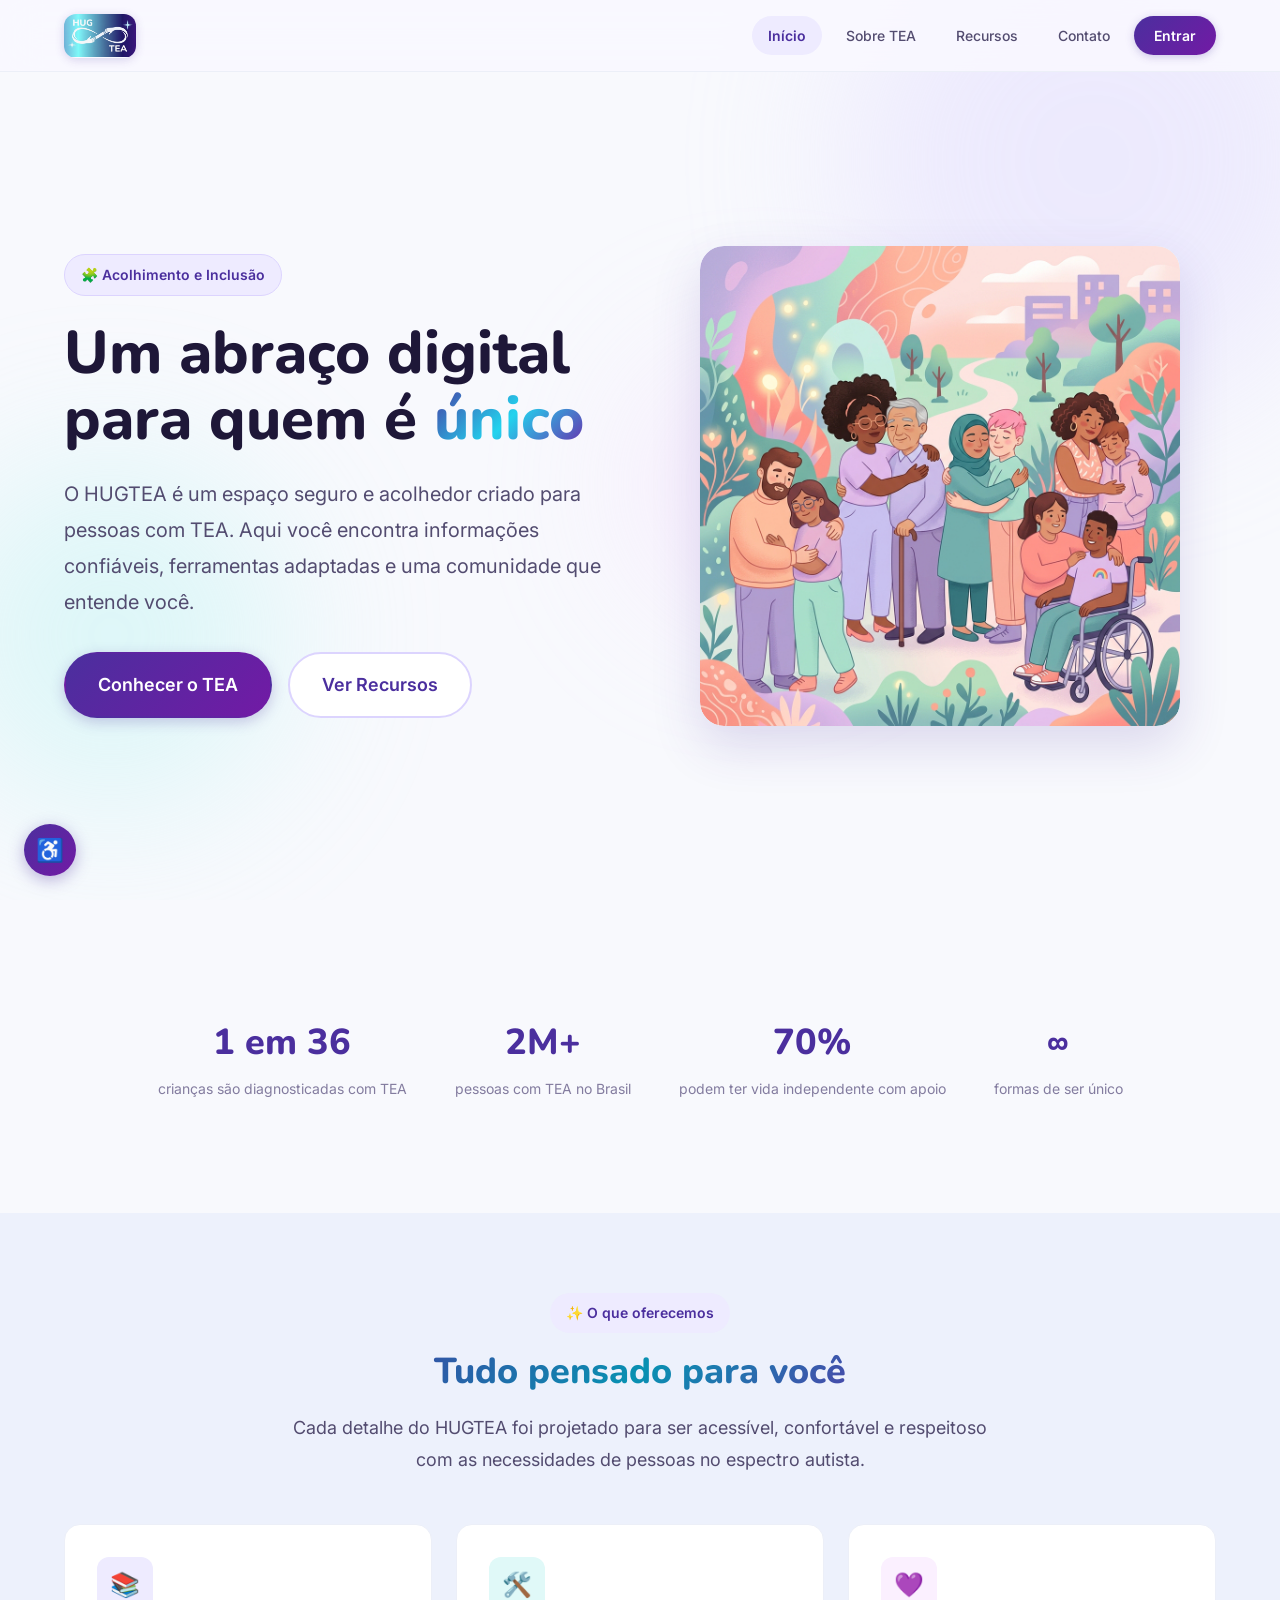
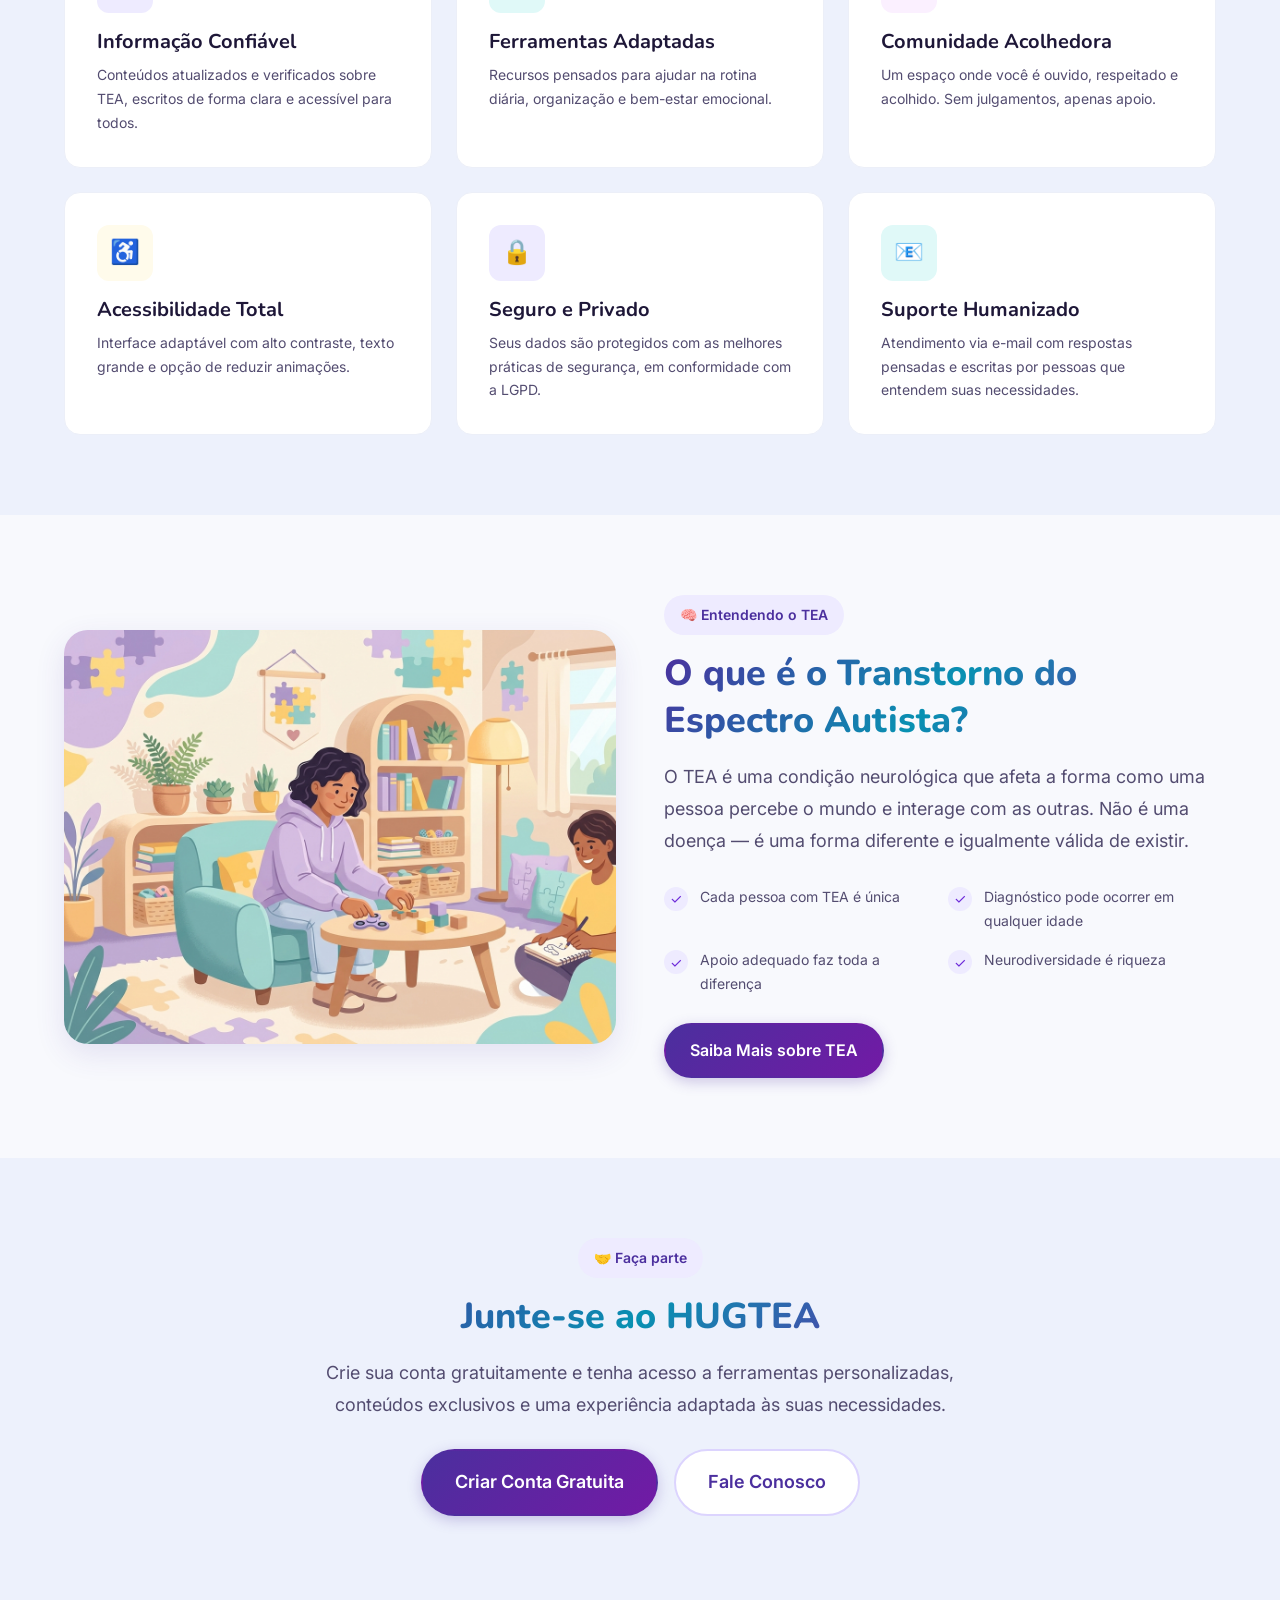
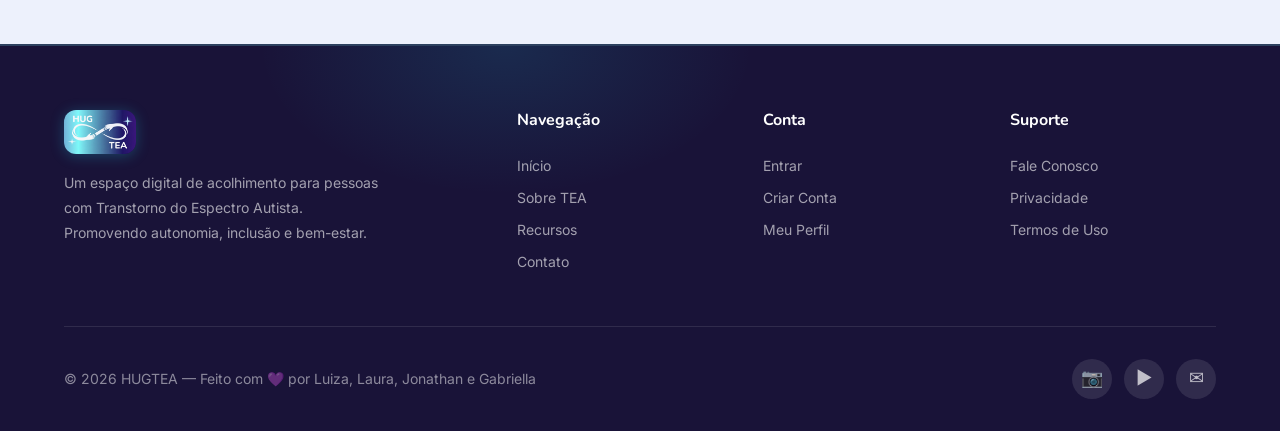
==== commit 7dd6fd10: "feat: atualiza logo oficial HUGTEA e harmoniza paleta de cores no CSS" ====
--- a/index.html
+++ b/index.html
@@ -7,8 +7,8 @@
   <meta name="keywords" content="TEA, autismo, acolhimento, inclusão, neurodiversidade, recursos, comunidade">
   <meta name="author" content="Luiza Martins, Laura Alves, Jonathan Correa, Gabriella Ribeiro">
   <title>HUGTEA — Acolhimento e Inclusão para Pessoas com TEA</title>
-  <link rel="stylesheet" href="css/style.css">
-  <link rel="icon" href="data:image/svg+xml,<svg xmlns='http://www.w3.org/2000/svg' viewBox='0 0 100 100'><text y='.9em' font-size='90'>🤗</text></svg>">
+  <link rel="stylesheet" href="css/style.css?v=2">
+  <link rel="icon" type="image/png" href="img/favicon.png">
 </head>
 <body>
   <!-- Loading Overlay -->
@@ -23,8 +23,7 @@
   <nav class="navbar" role="navigation" aria-label="Navegação principal">
     <div class="container">
       <a href="index.html" class="navbar__logo" aria-label="HUGTEA - Ir para página inicial">
-        <div class="navbar__logo-icon">🤗</div>
-        HUGTEA
+        <img src="img/logo-banner.png" alt="HUGTEA" class="navbar__logo-img" style="height: 44px; width: auto;">
       </a>
 
       <div class="navbar__links" id="nav-links" role="menubar">
@@ -243,9 +242,8 @@
     <div class="container">
       <div class="footer__grid">
         <div>
-          <a href="index.html" class="navbar__logo" style="color: white;">
-            <div class="navbar__logo-icon">🤗</div>
-            HUGTEA
+          <a href="index.html" class="navbar__logo footer__logo" aria-label="HUGTEA - Ir para página inicial">
+            <img src="img/logo-banner.png" alt="HUGTEA" class="navbar__logo-img" style="height: 44px; width: auto;">
           </a>
           <p class="footer__brand-text">
             Um espaço digital de acolhimento para pessoas com Transtorno do
--- a/css/style.css
+++ b/css/style.css
@@ -9,29 +9,34 @@
 
 /* ---- CSS Custom Properties (Design Tokens) ---- */
 :root {
-  /* Primary — Lavanda suave (calma, acolhimento) */
-  --clr-primary-100: #f3eeff;
-  --clr-primary-200: #e0d4fc;
-  --clr-primary-300: #c4b1f5;
-  --clr-primary-400: #a78bfa;
-  --clr-primary-500: #8b5cf6;
-  --clr-primary-600: #7c3aed;
-  --clr-primary-700: #6d28d9;
-
-  /* Secondary — Turquesa suave (serenidade) */
-  --clr-secondary-100: #e6fcf5;
-  --clr-secondary-200: #b2f5ea;
-  --clr-secondary-300: #81e6d9;
-  --clr-secondary-400: #4fd1c5;
-  --clr-secondary-500: #38b2ac;
-  --clr-secondary-600: #319795;
-
-  /* Accent — Rosa suave */
-  --clr-accent-100: #fff0f6;
-  --clr-accent-200: #fcc2d7;
-  --clr-accent-300: #f783ac;
-  --clr-accent-400: #f06595;
-  --clr-accent-500: #e64980;
+  /* Primary — Índigo e Violeta Real (extraídos da logo) */
+  --clr-primary-50: #f5f3ff;
+  --clr-primary-100: #eeebff;
+  --clr-primary-200: #dcd4fe;
+  --clr-primary-300: #c1b2fc;
+  --clr-primary-400: #9373f7;
+  --clr-primary-500: #6b28d9;
+  --clr-primary-600: #4b2f9e; /* Tom índigo principal da lateral esquerda da logo */
+  --clr-primary-700: #39227c;
+  --clr-primary-800: #231c69; /* Tom midnight indigo da logo */
+  --clr-primary-900: #191338;
+
+  /* Secondary — Feixe Ciano e Turquesa Luminoso (extraído do feixe da logo) */
+  --clr-secondary-50: #f0fdfc;
+  --clr-secondary-100: #e0f9f8;
+  --clr-secondary-200: #b5f3f0;
+  --clr-secondary-300: #7cf8f8; /* Tom do feixe de luz ciano da logo */
+  --clr-secondary-400: #22d3ee; /* Ciano elétrico da logo */
+  --clr-secondary-500: #0891b2; /* Ciano/Turquesa profundo para contraste e legibilidade */
+  --clr-secondary-600: #0e7490;
+
+  /* Accent — Violeta e Magenta Vibrante (lateral direita da logo) */
+  --clr-accent-100: #fbf0ff;
+  --clr-accent-200: #f3d4fc;
+  --clr-accent-300: #e3a6fa;
+  --clr-accent-400: #ba54ea;
+  --clr-accent-500: #721aa5; /* Tom violeta elétrico da logo */
+  --clr-accent-600: #581c87;
 
   /* Warm — Amarelo acolhedor */
   --clr-warm-100: #fffbeb;
@@ -40,31 +45,39 @@
   --clr-warm-400: #fbbf24;
   --clr-warm-500: #f59e0b;
 
-  /* Neutrals */
+  /* Neutrals com matizes suaves da logo */
   --clr-white: #ffffff;
-  --clr-bg: #faf8ff;
-  --clr-bg-alt: #f5f0ff;
+  --clr-bg: #f8f9fd;
+  --clr-bg-alt: #edf1fc;
   --clr-surface: #ffffff;
-  --clr-surface-hover: #f9f5ff;
-  --clr-border: #e9e2f5;
-  --clr-border-light: #f0ebfa;
-  --clr-text-primary: #2d2346;
-  --clr-text-secondary: #6b5b8a;
-  --clr-text-muted: #9a8cb5;
+  --clr-surface-hover: #f3f5fd;
+  --clr-border: #e2e6f4;
+  --clr-border-light: #eceff8;
+  --clr-text-primary: #1e1738;
+  --clr-text-secondary: #534c70;
+  --clr-text-muted: #837c9f;
   --clr-text-inverse: #ffffff;
 
   /* Feedback */
   --clr-success: #10b981;
   --clr-warning: #f59e0b;
   --clr-error: #ef4444;
-  --clr-info: #3b82f6;
-
-  /* Shadows */
-  --shadow-sm: 0 1px 2px rgba(139, 92, 246, 0.05);
-  --shadow-md: 0 4px 12px rgba(139, 92, 246, 0.08);
-  --shadow-lg: 0 8px 30px rgba(139, 92, 246, 0.12);
-  --shadow-xl: 0 20px 60px rgba(139, 92, 246, 0.15);
-  --shadow-glow: 0 0 30px rgba(139, 92, 246, 0.2);
+  --clr-info: #0891b2;
+
+  /* Gradientes temáticos da logo */
+  --grad-logo: linear-gradient(135deg, #4b2f9e 0%, #22d3ee 50%, #721aa5 100%);
+  --grad-primary: linear-gradient(135deg, #4b2f9e 0%, #721aa5 100%);
+  --grad-primary-hover: linear-gradient(135deg, #39227c 0%, #581c87 100%);
+  --grad-secondary: linear-gradient(135deg, #22d3ee 0%, #0891b2 100%);
+  --grad-cyan-glow: linear-gradient(135deg, #7cf8f8 0%, #22d3ee 100%);
+
+  /* Shadows com matiz índigo/ciano */
+  --shadow-sm: 0 1px 3px rgba(75, 47, 158, 0.06);
+  --shadow-md: 0 4px 14px rgba(75, 47, 158, 0.08);
+  --shadow-lg: 0 10px 30px rgba(75, 47, 158, 0.12);
+  --shadow-xl: 0 20px 50px rgba(75, 47, 158, 0.16);
+  --shadow-glow: 0 0 30px rgba(34, 211, 238, 0.35);
+  --shadow-glow-purple: 0 0 30px rgba(114, 26, 165, 0.25);
 
   /* Borders */
   --radius-sm: 8px;
@@ -239,7 +252,7 @@
 }
 
 .navbar.scrolled {
-  background: rgba(250, 248, 255, 0.95);
+  background: rgba(255, 255, 255, 0.96);
   box-shadow: var(--shadow-md);
 }
 
@@ -259,12 +272,31 @@
   font-weight: 800;
   color: var(--clr-primary-600);
   text-decoration: none;
+  transition: transform var(--transition-fast);
+}
+
+.navbar__logo img,
+.navbar__logo-img {
+  height: 44px;
+  max-height: 44px;
+  width: auto;
+  border-radius: var(--radius-md);
+  object-fit: contain;
+  box-shadow: 0 2px 10px rgba(75, 47, 158, 0.2);
+  transition: transform var(--transition-fast), box-shadow var(--transition-fast);
+  display: block;
+}
+
+.navbar__logo:hover img,
+.navbar__logo:hover .navbar__logo-img {
+  transform: translateY(-1px) scale(1.02);
+  box-shadow: 0 4px 18px rgba(34, 211, 238, 0.38);
 }
 
 .navbar__logo-icon {
   width: 40px;
   height: 40px;
-  background: linear-gradient(135deg, var(--clr-primary-400), var(--clr-secondary-400));
+  background: var(--grad-primary);
   border-radius: var(--radius-md);
   display: flex;
   align-items: center;
@@ -272,6 +304,13 @@
   font-size: 1.4rem;
   color: white;
   box-shadow: var(--shadow-sm);
+  overflow: hidden;
+}
+
+.navbar__logo-icon img {
+  width: 100%;
+  height: 100%;
+  object-fit: cover;
 }
 
 .navbar__links {
@@ -303,7 +342,7 @@
 
 .navbar__cta {
   padding: var(--sp-2) var(--sp-5);
-  background: linear-gradient(135deg, var(--clr-primary-500), var(--clr-primary-600));
+  background: var(--grad-primary);
   color: var(--clr-text-inverse) !important;
   border: none;
   border-radius: var(--radius-full);
@@ -312,13 +351,13 @@
   cursor: pointer;
   transition: all var(--transition-base);
   text-decoration: none;
-  box-shadow: var(--shadow-sm);
+  box-shadow: 0 2px 8px rgba(75, 47, 158, 0.25);
 }
 
 .navbar__cta:hover {
   transform: translateY(-1px);
-  box-shadow: var(--shadow-md);
-  background: linear-gradient(135deg, var(--clr-primary-600), var(--clr-primary-700));
+  box-shadow: 0 6px 20px rgba(114, 26, 165, 0.35);
+  background: var(--grad-primary-hover);
 }
 
 /* Hamburger */
@@ -372,15 +411,15 @@
 }
 
 .btn--primary {
-  background: linear-gradient(135deg, var(--clr-primary-500), var(--clr-primary-600));
+  background: var(--grad-primary);
   color: var(--clr-text-inverse);
-  box-shadow: var(--shadow-sm);
+  box-shadow: 0 4px 14px rgba(75, 47, 158, 0.25);
 }
 
 .btn--primary:hover {
   transform: translateY(-2px);
-  box-shadow: var(--shadow-lg);
-  background: linear-gradient(135deg, var(--clr-primary-600), var(--clr-primary-700));
+  box-shadow: 0 8px 24px rgba(114, 26, 165, 0.35);
+  background: var(--grad-primary-hover);
   color: var(--clr-text-inverse);
 }
 
@@ -397,14 +436,14 @@
 }
 
 .btn--accent {
-  background: linear-gradient(135deg, var(--clr-secondary-400), var(--clr-secondary-500));
+  background: var(--grad-secondary);
   color: var(--clr-text-inverse);
-  box-shadow: var(--shadow-sm);
+  box-shadow: 0 4px 14px rgba(8, 145, 178, 0.25);
 }
 
 .btn--accent:hover {
   transform: translateY(-2px);
-  box-shadow: var(--shadow-lg);
+  box-shadow: 0 8px 24px rgba(34, 211, 238, 0.45);
   color: var(--clr-text-inverse);
 }
 
@@ -514,7 +553,7 @@
   font-size: var(--fs-3xl);
   font-weight: 800;
   margin-bottom: var(--sp-4);
-  background: linear-gradient(135deg, var(--clr-primary-600), var(--clr-secondary-500));
+  background: linear-gradient(135deg, var(--clr-primary-600) 0%, var(--clr-secondary-500) 50%, var(--clr-accent-500) 100%);
   -webkit-background-clip: text;
   -webkit-text-fill-color: transparent;
   background-clip: text;
@@ -630,7 +669,7 @@
 }
 
 .hero__title span {
-  background: linear-gradient(135deg, var(--clr-primary-500), var(--clr-secondary-400));
+  background: linear-gradient(135deg, var(--clr-primary-600) 0%, var(--clr-secondary-400) 50%, var(--clr-accent-500) 100%);
   -webkit-background-clip: text;
   -webkit-text-fill-color: transparent;
   background-clip: text;
@@ -845,9 +884,27 @@
 
 /* ---- Footer ---- */
 .footer {
-  background: var(--clr-text-primary);
+  background: var(--clr-primary-900);
   color: var(--clr-text-inverse);
   padding: var(--sp-16) 0 var(--sp-8);
+  position: relative;
+  overflow: hidden;
+  border-top: 2px solid rgba(124, 248, 248, 0.2);
+}
+
+.footer::before {
+  content: '';
+  position: absolute;
+  top: 0;
+  left: 20%;
+  width: 500px;
+  height: 150px;
+  background: radial-gradient(ellipse at top, rgba(34, 211, 238, 0.12), transparent 70%);
+  pointer-events: none;
+}
+
+.footer .navbar__logo-img {
+  box-shadow: 0 2px 14px rgba(34, 211, 238, 0.25);
 }
 
 .footer__grid {
@@ -855,6 +912,8 @@
   grid-template-columns: 2fr 1fr 1fr 1fr;
   gap: var(--sp-10);
   margin-bottom: var(--sp-12);
+  position: relative;
+  z-index: 1;
 }
 
 .footer__brand-text {
@@ -883,7 +942,7 @@
 }
 
 .footer__link:hover {
-  color: var(--clr-primary-300);
+  color: var(--clr-secondary-300);
 }
 
 .footer__bottom {
@@ -894,6 +953,8 @@
   align-items: center;
   flex-wrap: wrap;
   gap: var(--sp-4);
+  position: relative;
+  z-index: 1;
 }
 
 .footer__copyright {
@@ -921,9 +982,10 @@
 }
 
 .footer__social-link:hover {
-  background: var(--clr-primary-500);
+  background: var(--grad-primary);
   color: var(--clr-text-inverse);
   transform: translateY(-2px);
+  box-shadow: 0 4px 14px rgba(34, 211, 238, 0.35);
 }
 
 /* ---- Page Header ---- */
@@ -1033,7 +1095,7 @@
   width: 52px;
   height: 52px;
   border-radius: var(--radius-full);
-  background: linear-gradient(135deg, var(--clr-primary-500), var(--clr-secondary-500));
+  background: var(--grad-primary);
   color: var(--clr-text-inverse);
   border: none;
   cursor: pointer;
@@ -1041,13 +1103,13 @@
   align-items: center;
   justify-content: center;
   font-size: 1.4rem;
-  box-shadow: var(--shadow-lg);
+  box-shadow: 0 4px 16px rgba(75, 47, 158, 0.35);
   transition: all var(--transition-base);
 }
 
 .a11y-widget__toggle:hover {
   transform: scale(1.08);
-  box-shadow: var(--shadow-xl);
+  box-shadow: 0 6px 22px rgba(34, 211, 238, 0.45);
 }
 
 .a11y-widget__panel {
@@ -1165,16 +1227,22 @@
 }
 
 .auth-card__logo {
-  width: 56px;
-  height: 56px;
+  width: 96px;
+  height: 58px;
   margin: 0 auto var(--sp-4);
-  background: linear-gradient(135deg, var(--clr-primary-400), var(--clr-secondary-400));
-  border-radius: var(--radius-lg);
+  border-radius: var(--radius-md);
   display: flex;
   align-items: center;
   justify-content: center;
-  font-size: 1.6rem;
-  color: white;
+  box-shadow: 0 4px 18px rgba(75, 47, 158, 0.22);
+  overflow: hidden;
+}
+
+.auth-card__logo img {
+  width: 100%;
+  height: 100%;
+  object-fit: contain;
+  display: block;
 }
 
 .auth-card__title {
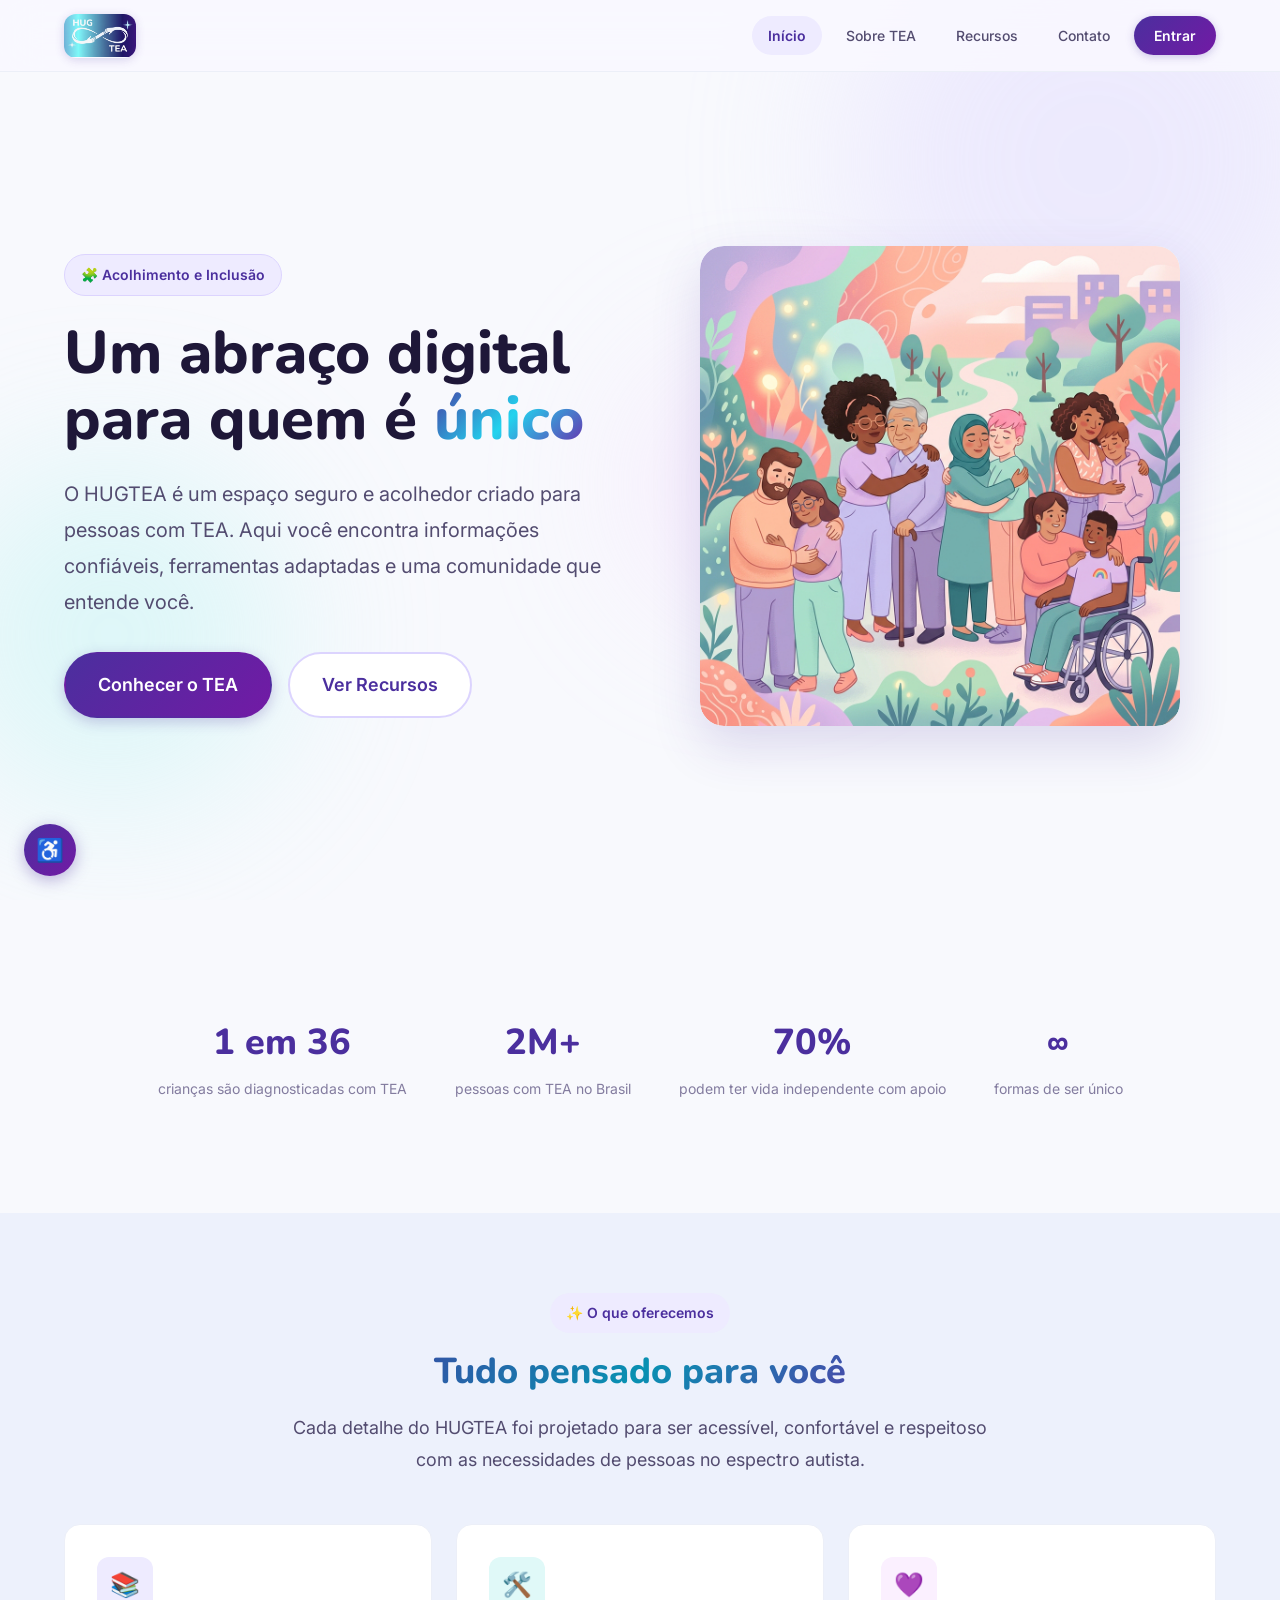
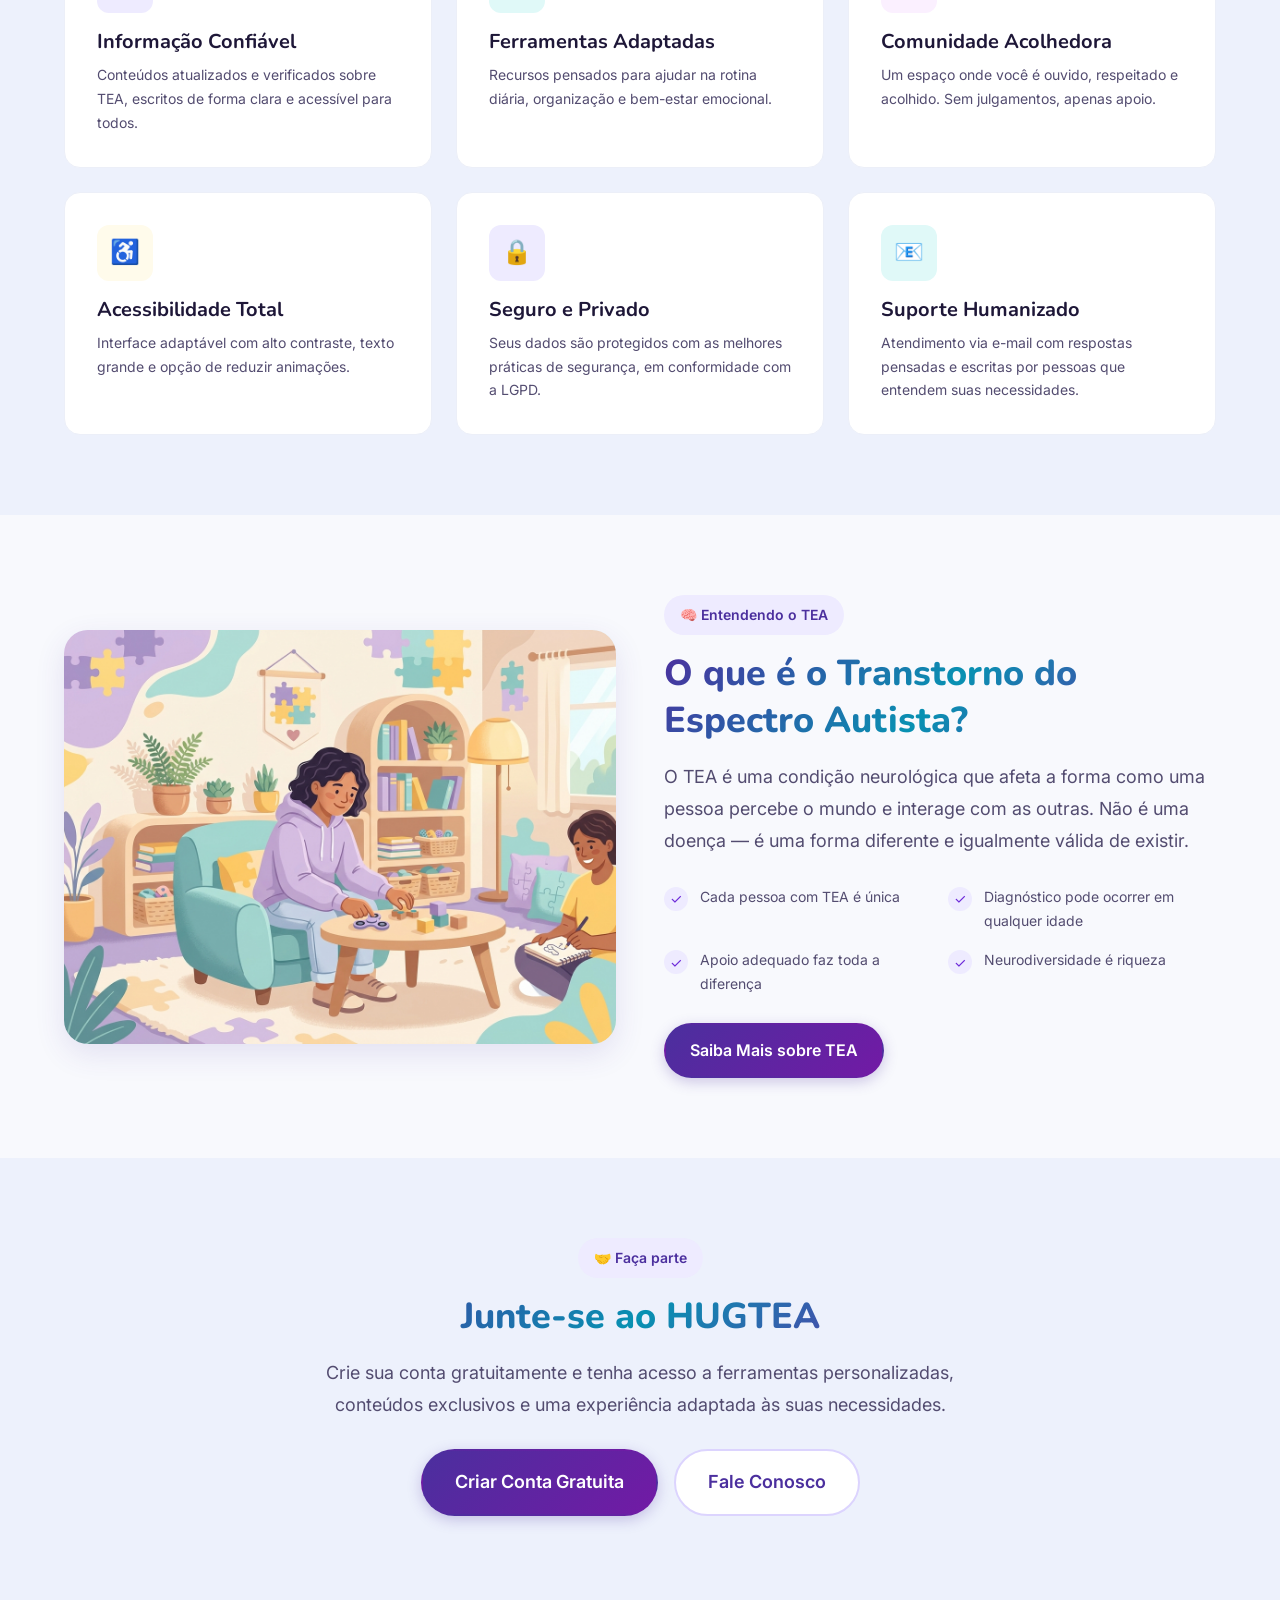
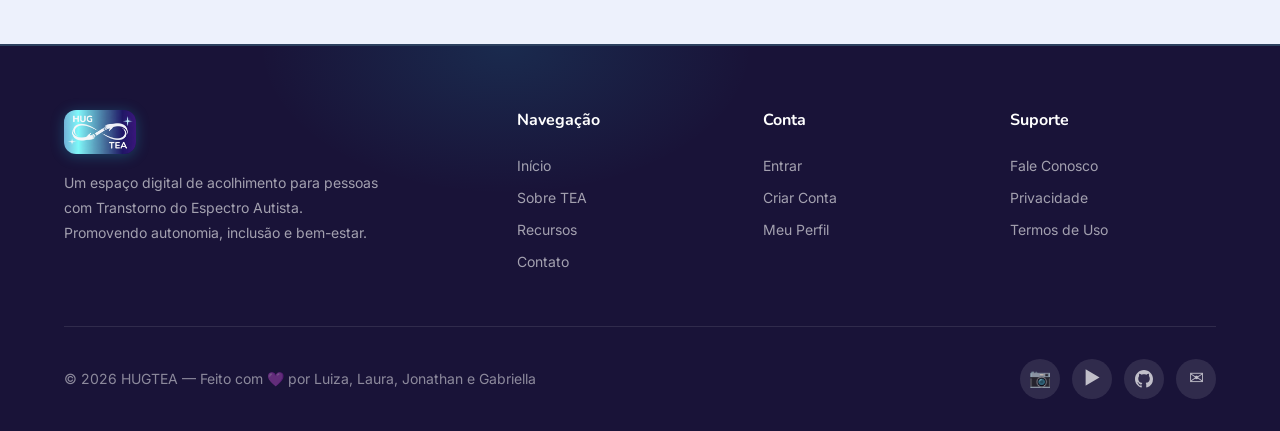
==== commit a505b284: "feat: add social media and github links to footer" ====
--- a/index.html
+++ b/index.html
@@ -279,9 +279,12 @@
           © 2026 HUGTEA — Feito com 💜 por Luiza, Laura, Jonathan e Gabriella
         </p>
         <div class="footer__social">
-          <a href="#" class="footer__social-link" aria-label="Instagram">📷</a>
-          <a href="#" class="footer__social-link" aria-label="YouTube">▶</a>
-          <a href="#" class="footer__social-link" aria-label="E-mail">✉</a>
+          <a href="https://www.instagram.com/hug_tea.official" target="_blank" rel="noopener noreferrer" class="footer__social-link" aria-label="Instagram do HUGTEA">📷</a>
+          <a href="https://youtu.be/f0Kez30LeVw?si=CYZvBhBBBdosvKme" target="_blank" rel="noopener noreferrer" class="footer__social-link" aria-label="Vídeo do HUGTEA no YouTube">▶</a>
+          <a href="https://github.com/luizasoaresmarttins/HUGTEA/" target="_blank" rel="noopener noreferrer" class="footer__social-link" aria-label="Repositório do HUGTEA no GitHub">
+            <svg viewBox="0 0 16 16" width="18" height="18" fill="currentColor" aria-hidden="true"><path d="M8 0C3.58 0 0 3.58 0 8c0 3.54 2.29 6.53 5.47 7.59.4.07.55-.17.55-.38 0-.19-.01-.82-.01-1.49-2.01.37-2.53-.49-2.69-.94-.09-.23-.48-.94-.82-1.13-.28-.15-.68-.52-.01-.53.63-.01 1.08.58 1.23.82.72 1.21 1.87.87 2.33.66.07-.52.28-.87.51-1.07-1.78-.2-3.64-.89-3.64-3.95 0-.87.31-1.59.82-2.15-.08-.2-.36-1.02.08-2.12 0 0 .67-.21 2.2.82.64-.18 1.32-.27 2-.27.68 0 1.36.09 2 .27 1.53-1.04 2.2-.82 2.2-.82.44 1.1.16 1.92.08 2.12.51.56.82 1.27.82 2.15 0 3.07-1.87 3.75-3.65 3.95.29.25.54.73.54 1.48 0 1.07-.01 1.93-.01 2.2 0 .21.15.46.55.38A8.013 8.013 0 0016 8c0-4.42-3.58-8-8-8z"/></svg>
+          </a>
+          <a href="mailto:hugtea.oficial@gmail.com" class="footer__social-link" aria-label="E-mail">✉</a>
         </div>
       </div>
     </div>
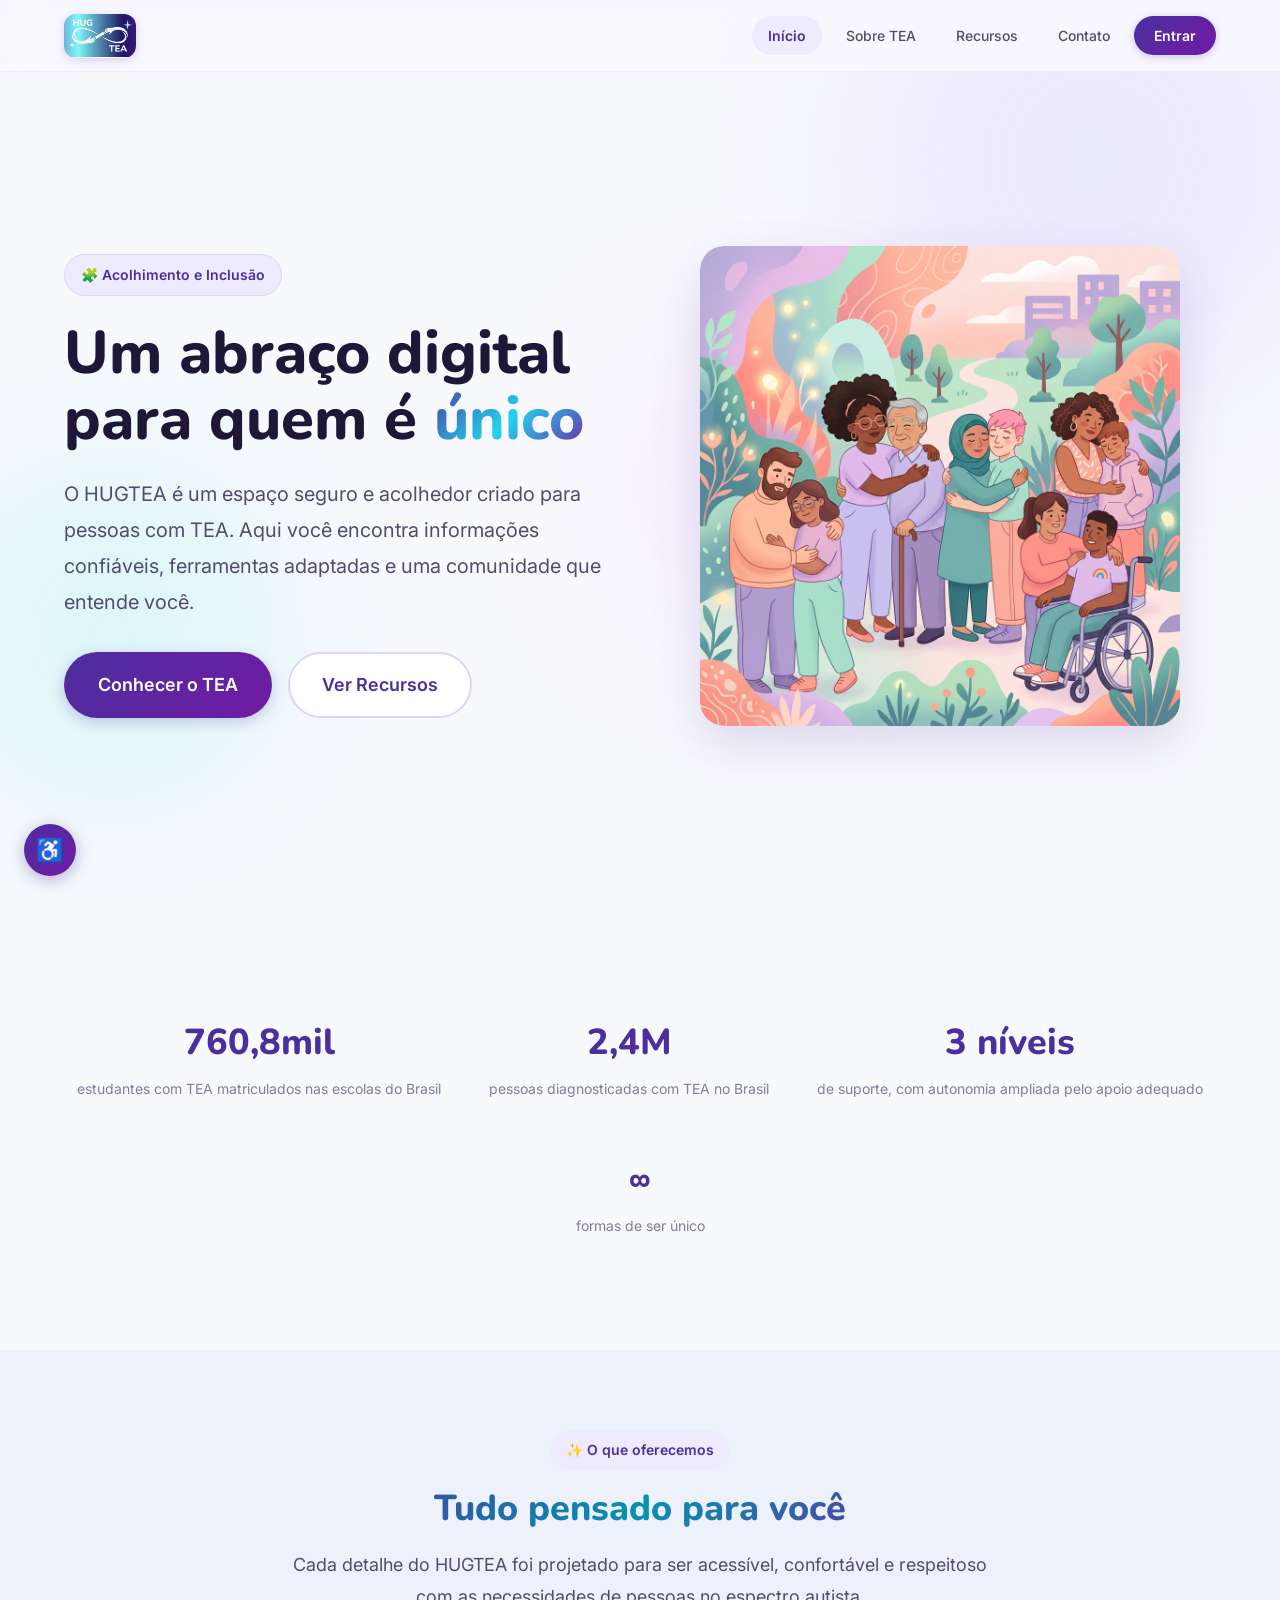
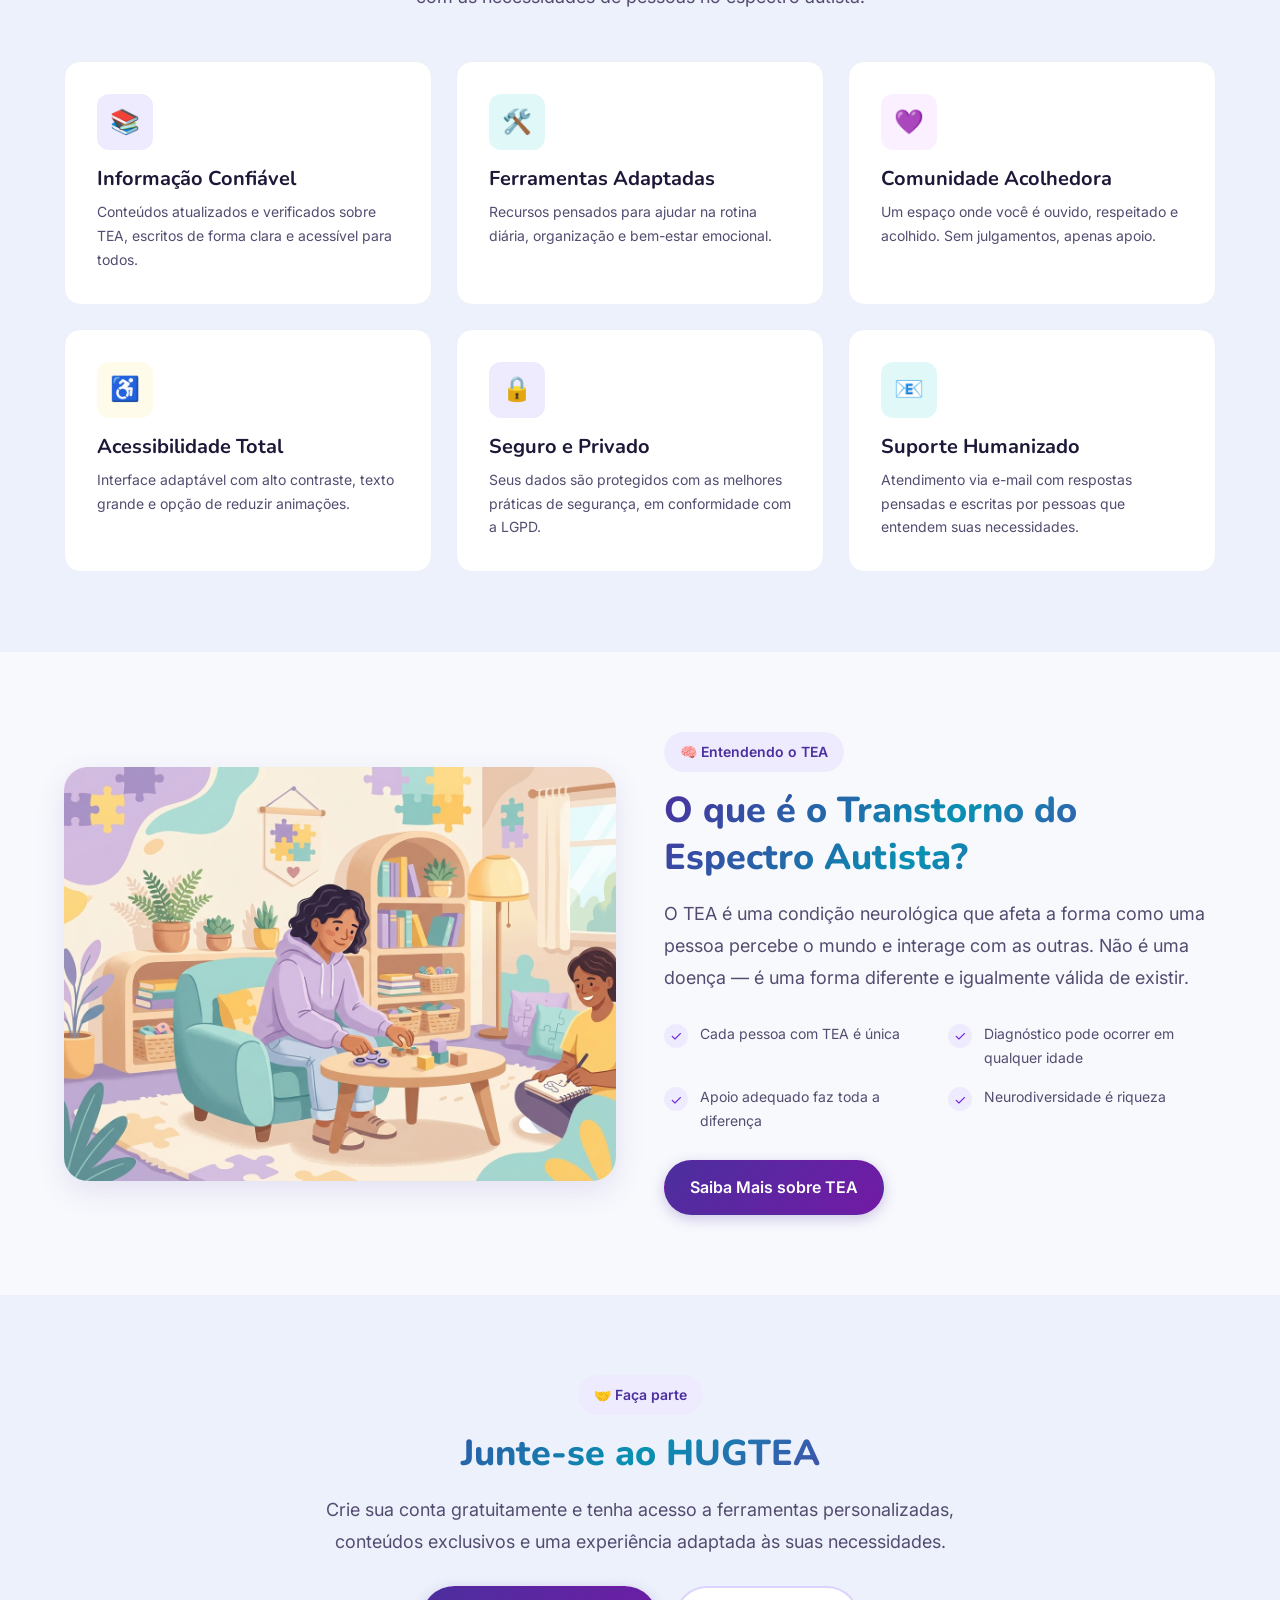
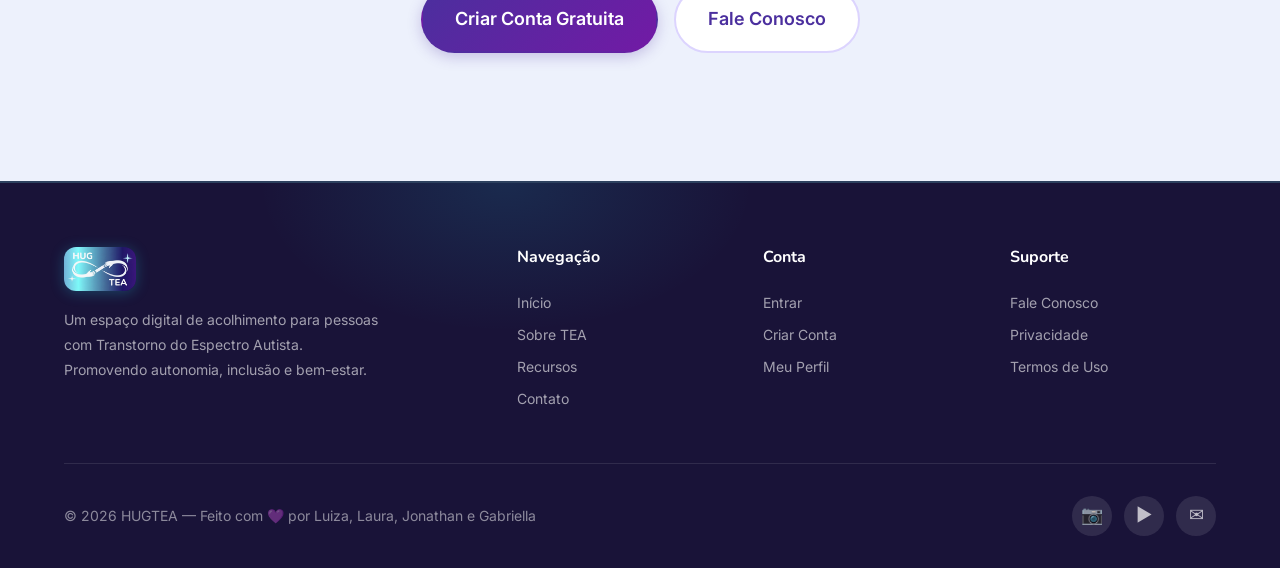
==== commit 5af912bf: "atualizamos" ====
--- a/index.html
+++ b/index.html
@@ -85,16 +85,16 @@
       <div class="container">
         <div class="stats animate-on-scroll">
           <div class="stat">
-            <div class="stat__number">1 em 36</div>
-            <div class="stat__label">crianças são diagnosticadas com TEA</div>
+            <div class="stat__number">760,8mil</div>
+            <div class="stat__label">estudantes com TEA matriculados nas escolas do Brasil</div>
           </div>
           <div class="stat">
-            <div class="stat__number">2M+</div>
-            <div class="stat__label">pessoas com TEA no Brasil</div>
+            <div class="stat__number">2,4M</div>
+            <div class="stat__label">pessoas diagnosticadas com TEA no Brasil</div>
           </div>
           <div class="stat">
-            <div class="stat__number">70%</div>
-            <div class="stat__label">podem ter vida independente com apoio</div>
+            <div class="stat__number">3 níveis</div>
+            <div class="stat__label">de suporte, com autonomia ampliada pelo apoio adequado</div>
           </div>
           <div class="stat">
             <div class="stat__number">∞</div>
@@ -279,12 +279,9 @@
           © 2026 HUGTEA — Feito com 💜 por Luiza, Laura, Jonathan e Gabriella
         </p>
         <div class="footer__social">
-          <a href="https://www.instagram.com/hug_tea.official" target="_blank" rel="noopener noreferrer" class="footer__social-link" aria-label="Instagram do HUGTEA">📷</a>
-          <a href="https://youtu.be/f0Kez30LeVw?si=CYZvBhBBBdosvKme" target="_blank" rel="noopener noreferrer" class="footer__social-link" aria-label="Vídeo do HUGTEA no YouTube">▶</a>
-          <a href="https://github.com/luizasoaresmarttins/HUGTEA/" target="_blank" rel="noopener noreferrer" class="footer__social-link" aria-label="Repositório do HUGTEA no GitHub">
-            <svg viewBox="0 0 16 16" width="18" height="18" fill="currentColor" aria-hidden="true"><path d="M8 0C3.58 0 0 3.58 0 8c0 3.54 2.29 6.53 5.47 7.59.4.07.55-.17.55-.38 0-.19-.01-.82-.01-1.49-2.01.37-2.53-.49-2.69-.94-.09-.23-.48-.94-.82-1.13-.28-.15-.68-.52-.01-.53.63-.01 1.08.58 1.23.82.72 1.21 1.87.87 2.33.66.07-.52.28-.87.51-1.07-1.78-.2-3.64-.89-3.64-3.95 0-.87.31-1.59.82-2.15-.08-.2-.36-1.02.08-2.12 0 0 .67-.21 2.2.82.64-.18 1.32-.27 2-.27.68 0 1.36.09 2 .27 1.53-1.04 2.2-.82 2.2-.82.44 1.1.16 1.92.08 2.12.51.56.82 1.27.82 2.15 0 3.07-1.87 3.75-3.65 3.95.29.25.54.73.54 1.48 0 1.07-.01 1.93-.01 2.2 0 .21.15.46.55.38A8.013 8.013 0 0016 8c0-4.42-3.58-8-8-8z"/></svg>
-          </a>
-          <a href="mailto:hugtea.oficial@gmail.com" class="footer__social-link" aria-label="E-mail">✉</a>
+          <a href="#" class="footer__social-link" aria-label="Instagram">📷</a>
+          <a href="#" class="footer__social-link" aria-label="YouTube">▶</a>
+          <a href="#" class="footer__social-link" aria-label="E-mail">✉</a>
         </div>
       </div>
     </div>
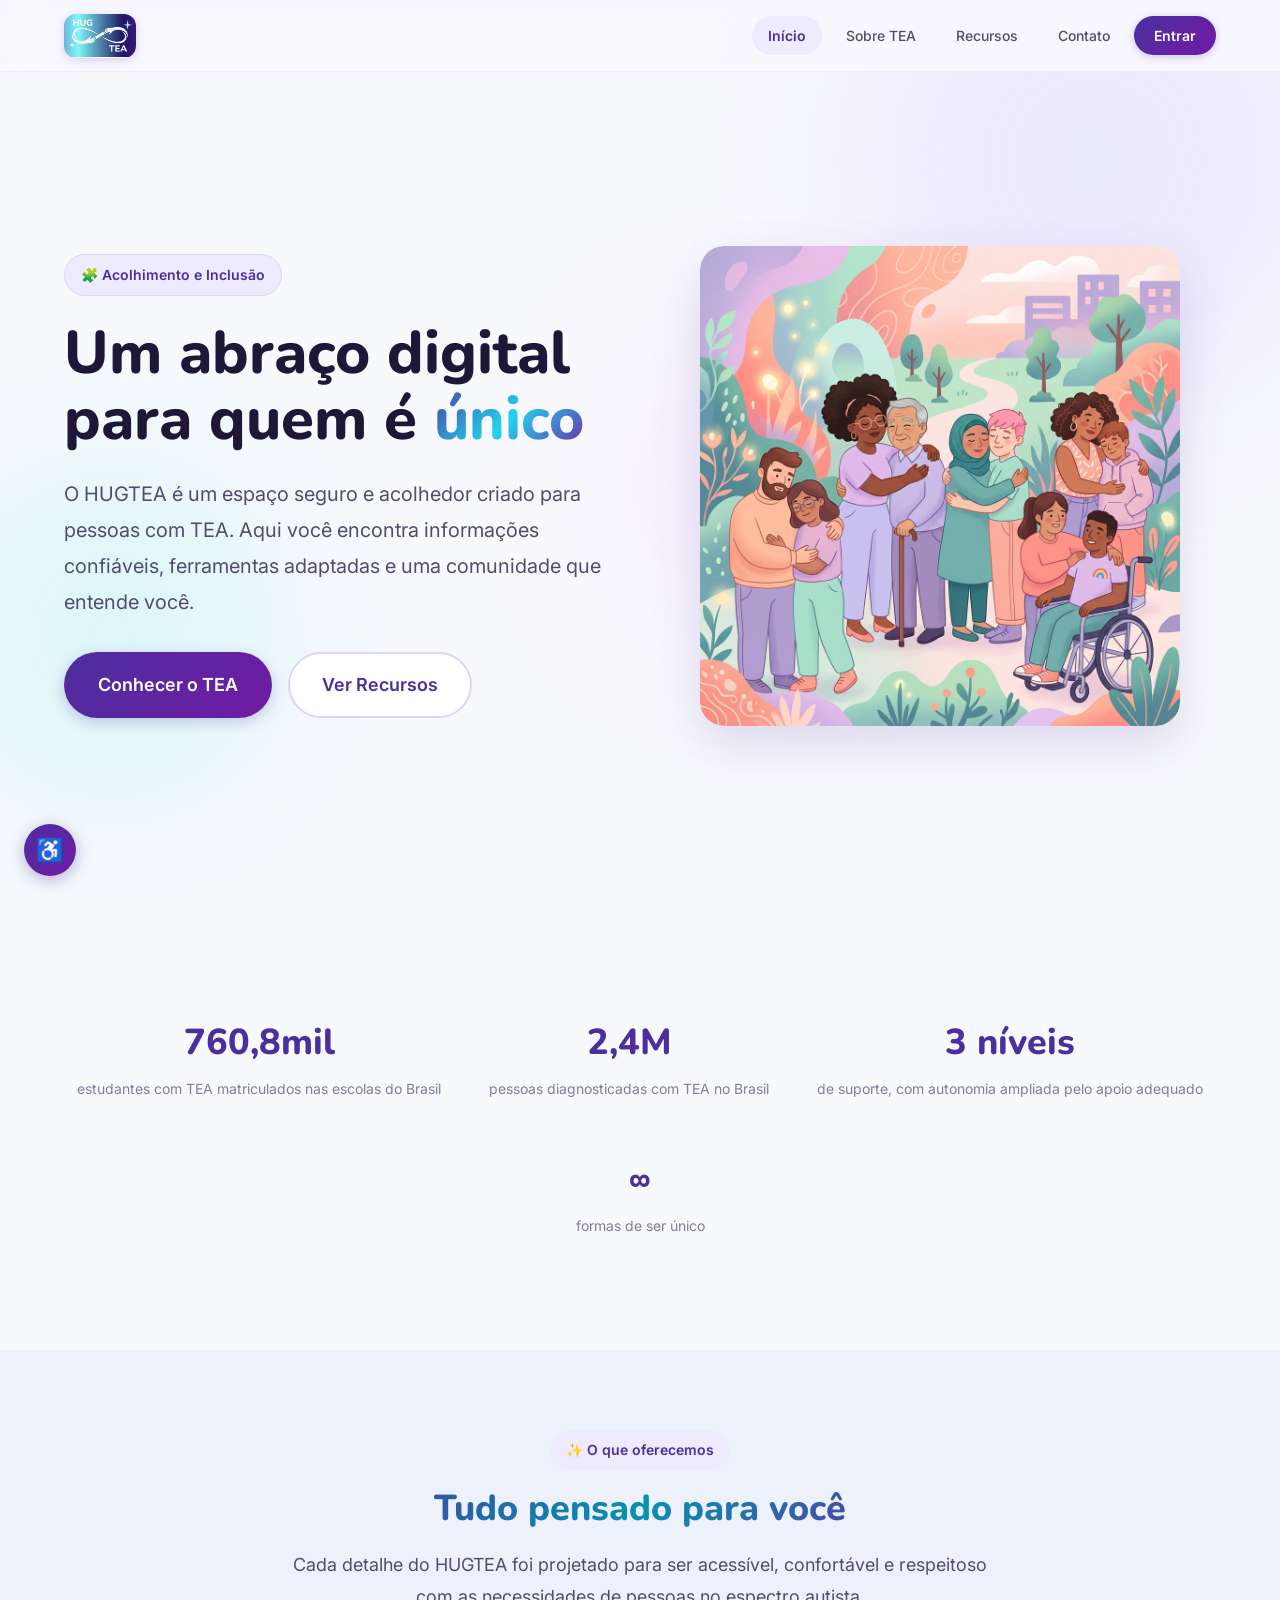
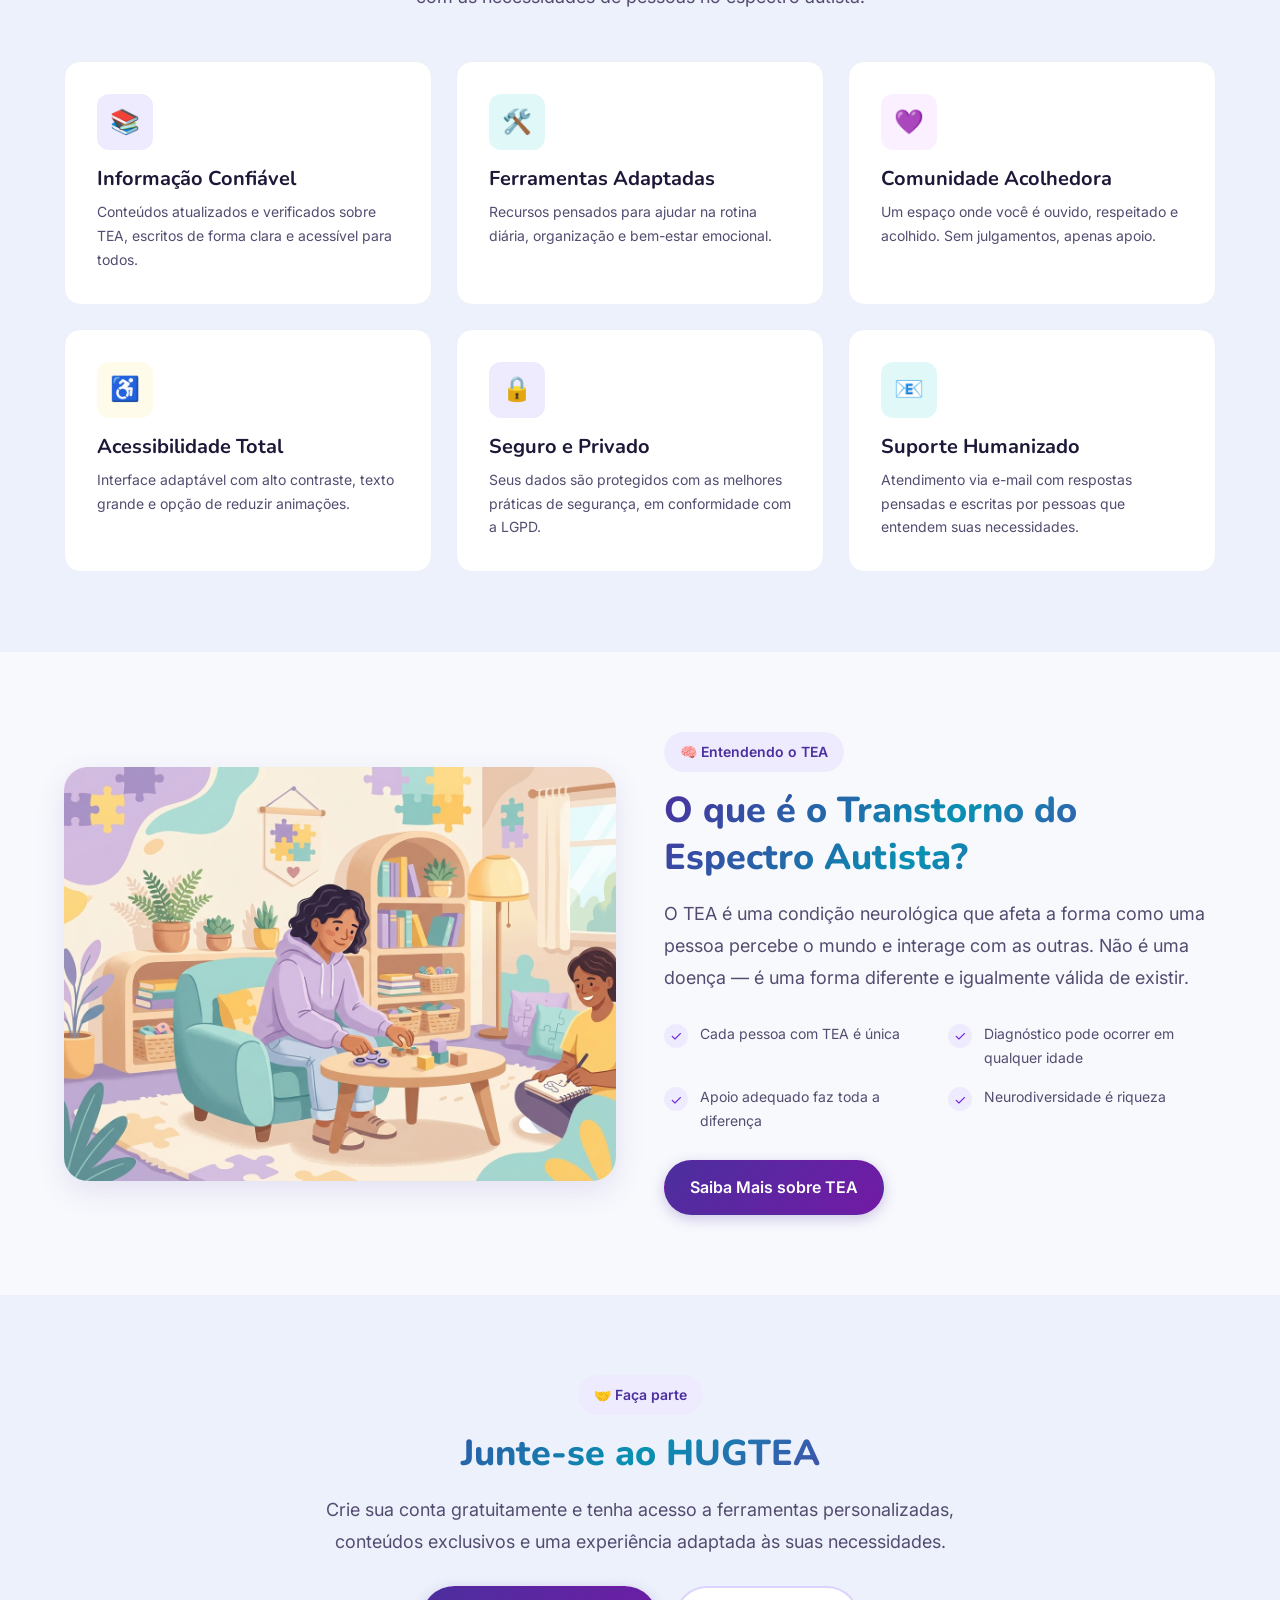
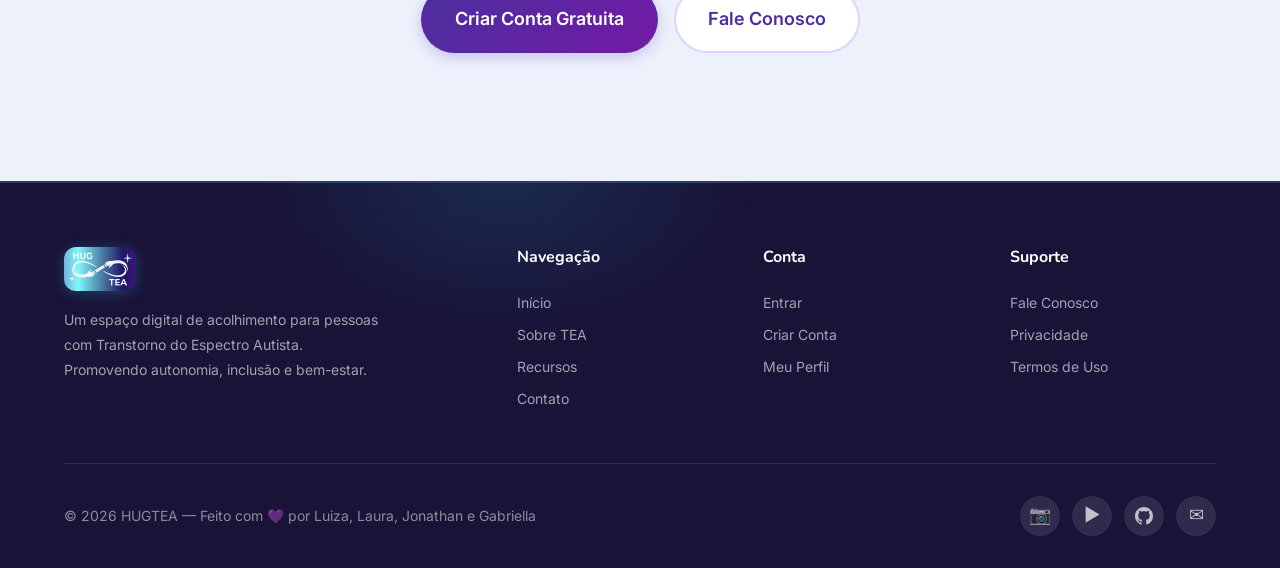
==== commit fe4f9a96: "Merge branch 'main' of https://github.com/luizasoaresmarttins/HUGTEA" ====
--- a/index.html
+++ b/index.html
@@ -279,9 +279,12 @@
           © 2026 HUGTEA — Feito com 💜 por Luiza, Laura, Jonathan e Gabriella
         </p>
         <div class="footer__social">
-          <a href="#" class="footer__social-link" aria-label="Instagram">📷</a>
-          <a href="#" class="footer__social-link" aria-label="YouTube">▶</a>
-          <a href="#" class="footer__social-link" aria-label="E-mail">✉</a>
+          <a href="https://www.instagram.com/hug_tea.official" target="_blank" rel="noopener noreferrer" class="footer__social-link" aria-label="Instagram do HUGTEA">📷</a>
+          <a href="https://youtu.be/f0Kez30LeVw?si=CYZvBhBBBdosvKme" target="_blank" rel="noopener noreferrer" class="footer__social-link" aria-label="Vídeo do HUGTEA no YouTube">▶</a>
+          <a href="https://github.com/luizasoaresmarttins/HUGTEA/" target="_blank" rel="noopener noreferrer" class="footer__social-link" aria-label="Repositório do HUGTEA no GitHub">
+            <svg viewBox="0 0 16 16" width="18" height="18" fill="currentColor" aria-hidden="true"><path d="M8 0C3.58 0 0 3.58 0 8c0 3.54 2.29 6.53 5.47 7.59.4.07.55-.17.55-.38 0-.19-.01-.82-.01-1.49-2.01.37-2.53-.49-2.69-.94-.09-.23-.48-.94-.82-1.13-.28-.15-.68-.52-.01-.53.63-.01 1.08.58 1.23.82.72 1.21 1.87.87 2.33.66.07-.52.28-.87.51-1.07-1.78-.2-3.64-.89-3.64-3.95 0-.87.31-1.59.82-2.15-.08-.2-.36-1.02.08-2.12 0 0 .67-.21 2.2.82.64-.18 1.32-.27 2-.27.68 0 1.36.09 2 .27 1.53-1.04 2.2-.82 2.2-.82.44 1.1.16 1.92.08 2.12.51.56.82 1.27.82 2.15 0 3.07-1.87 3.75-3.65 3.95.29.25.54.73.54 1.48 0 1.07-.01 1.93-.01 2.2 0 .21.15.46.55.38A8.013 8.013 0 0016 8c0-4.42-3.58-8-8-8z"/></svg>
+          </a>
+          <a href="mailto:hugtea.oficial@gmail.com" class="footer__social-link" aria-label="E-mail">✉</a>
         </div>
       </div>
     </div>
